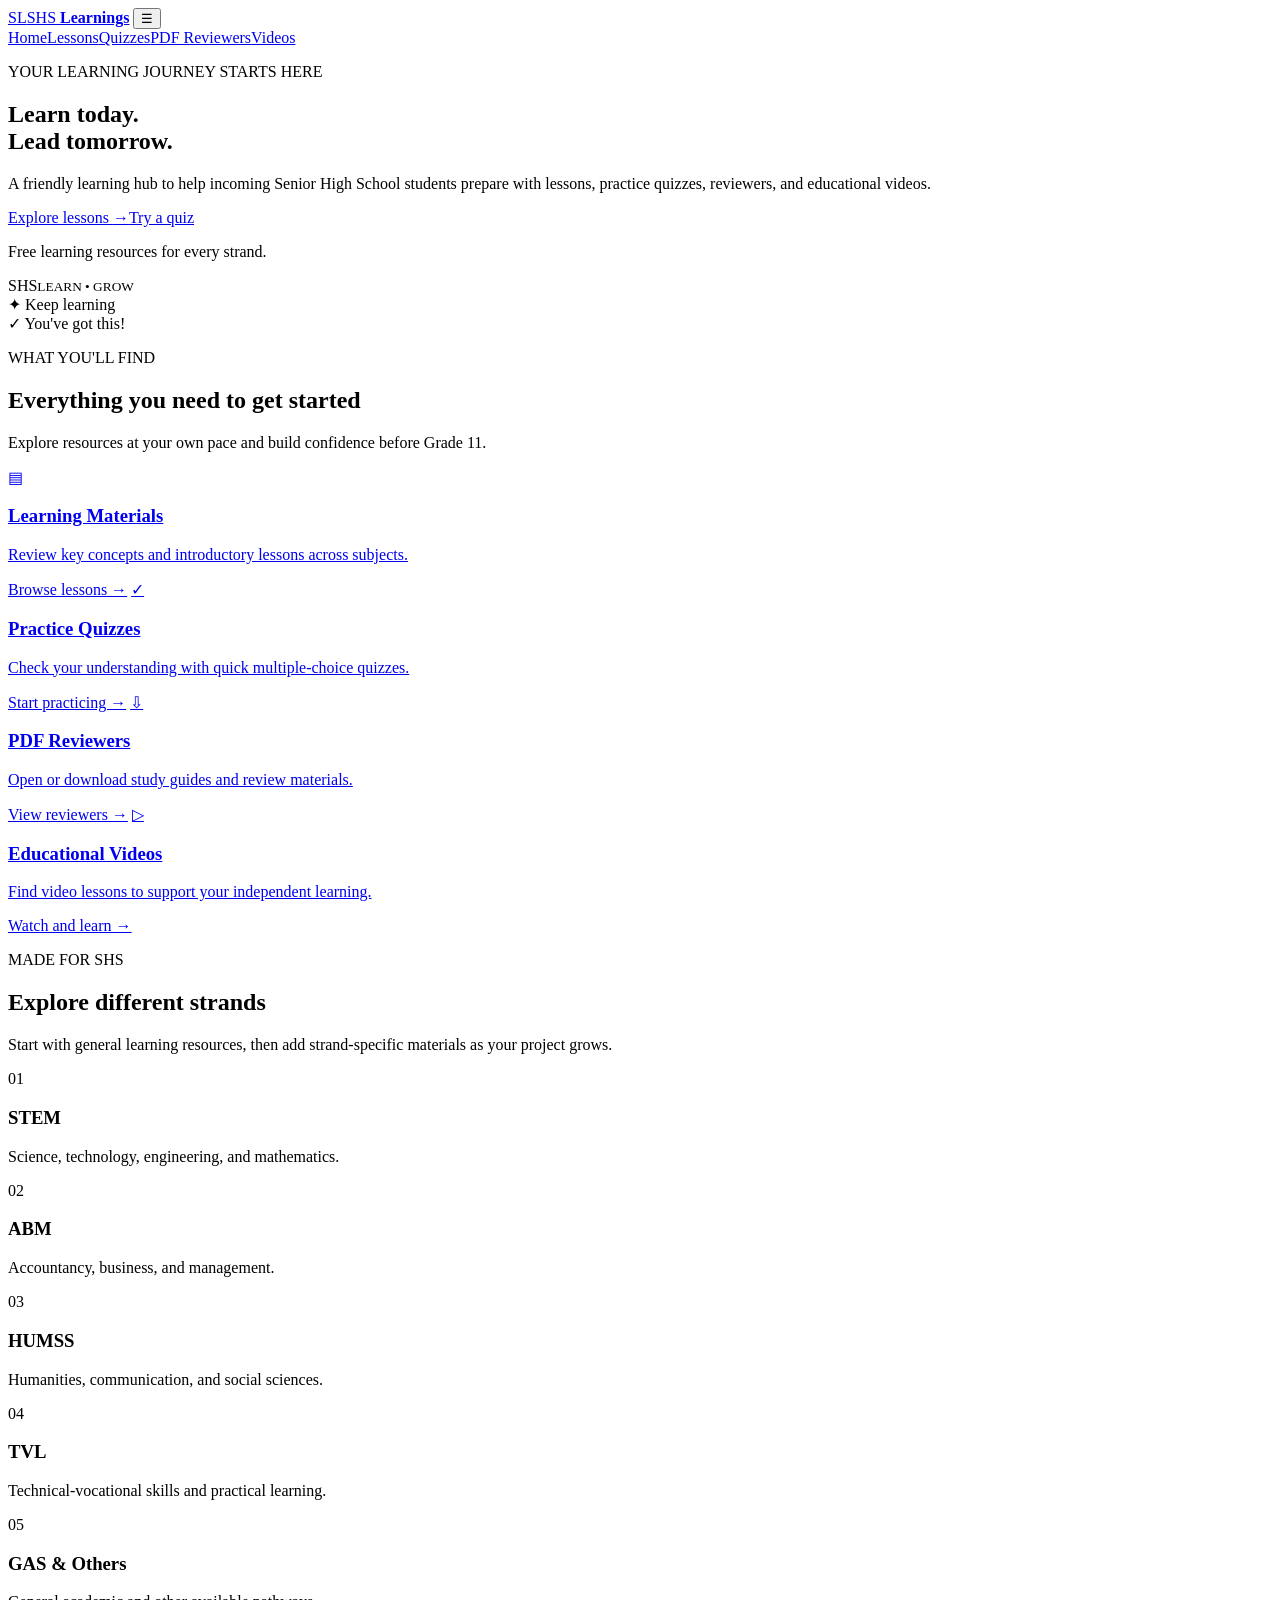
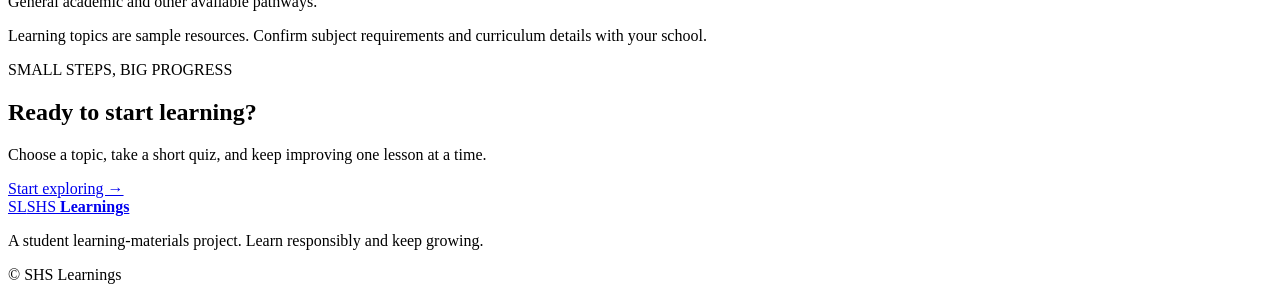
==== index.html @ 8bde7967 "Add files via upload" ====
<!DOCTYPE html>
<html lang="en">
<head>
  <meta charset="UTF-8">
  <meta name="viewport" content="width=device-width, initial-scale=1.0">
  <meta name="description" content="SHS Learnings - free learning materials for incoming Senior High School students.">
  <title>SHS Learnings | Home</title>
  <link rel="stylesheet" href="css/style.css">
  <script src="js/main.js" defer></script>
</head>
<body>
<header class="site-header">
  <a class="brand" href="index.html"><span class="brand-mark">SL</span><span>SHS <strong>Learnings</strong></span></a>
  <button class="menu-toggle" aria-label="Open navigation" aria-expanded="false">☰</button>
  <nav class="nav-links" aria-label="Main navigation">
    <a class="active" href="index.html">Home</a><a href="lessons.html">Lessons</a><a href="quizzes.html">Quizzes</a><a href="reviewers.html">PDF Reviewers</a><a href="videos.html">Videos</a>
  </nav>
</header>
<main>
  <section class="hero">
    <div class="hero-copy">
      <p class="eyebrow">YOUR LEARNING JOURNEY STARTS HERE</p>
      <h1>Learn today.<br><span>Lead tomorrow.</span></h1>
      <p class="hero-text">A friendly learning hub to help incoming Senior High School students prepare with lessons, practice quizzes, reviewers, and educational videos.</p>
      <div class="hero-actions"><a class="button primary" href="lessons.html">Explore lessons <span>→</span></a><a class="button secondary" href="quizzes.html">Try a quiz</a></div>
      <p class="small-note">Free learning resources for every strand.</p>
    </div>
    <div class="hero-art" aria-label="Learning illustration">
      <div class="art-circle"></div><div class="book book-back"></div><div class="book book-front"><span>SHS</span><small>LEARN • GROW</small></div>
      <div class="floating-card card-one">✦ <span>Keep learning</span></div><div class="floating-card card-two">✓ <span>You've got this!</span></div>
    </div>
  </section>
  <section class="section intro-section">
    <div class="section-heading"><div><p class="eyebrow">WHAT YOU'LL FIND</p><h2>Everything you need to get started</h2></div><p>Explore resources at your own pace and build confidence before Grade 11.</p></div>
    <div class="feature-grid">
      <a class="feature-card" href="lessons.html"><span class="feature-icon lavender">▤</span><h3>Learning Materials</h3><p>Review key concepts and introductory lessons across subjects.</p><span class="text-link">Browse lessons →</span></a>
      <a class="feature-card" href="quizzes.html"><span class="feature-icon mint">✓</span><h3>Practice Quizzes</h3><p>Check your understanding with quick multiple-choice quizzes.</p><span class="text-link">Start practicing →</span></a>
      <a class="feature-card" href="reviewers.html"><span class="feature-icon peach">⇩</span><h3>PDF Reviewers</h3><p>Open or download study guides and review materials.</p><span class="text-link">View reviewers →</span></a>
      <a class="feature-card" href="videos.html"><span class="feature-icon blue">▷</span><h3>Educational Videos</h3><p>Find video lessons to support your independent learning.</p><span class="text-link">Watch and learn →</span></a>
    </div>
  </section>
  <section class="section strand-section">
    <div class="section-heading"><div><p class="eyebrow">MADE FOR SHS</p><h2>Explore different strands</h2></div><p>Start with general learning resources, then add strand-specific materials as your project grows.</p></div>
    <div class="strand-grid">
      <article class="strand-card"><span>01</span><h3>STEM</h3><p>Science, technology, engineering, and mathematics.</p></article>
      <article class="strand-card"><span>02</span><h3>ABM</h3><p>Accountancy, business, and management.</p></article>
      <article class="strand-card"><span>03</span><h3>HUMSS</h3><p>Humanities, communication, and social sciences.</p></article>
      <article class="strand-card"><span>04</span><h3>TVL</h3><p>Technical-vocational skills and practical learning.</p></article>
      <article class="strand-card"><span>05</span><h3>GAS & Others</h3><p>General academic and other available pathways.</p></article>
    </div>
    <p class="disclaimer">Learning topics are sample resources. Confirm subject requirements and curriculum details with your school.</p>
  </section>
  <section class="cta-section"><div><p class="eyebrow">SMALL STEPS, BIG PROGRESS</p><h2>Ready to start learning?</h2><p>Choose a topic, take a short quiz, and keep improving one lesson at a time.</p></div><a class="button light" href="lessons.html">Start exploring →</a></section>
</main>
<footer class="site-footer"><a class="brand footer-brand" href="index.html"><span class="brand-mark">SL</span><span>SHS <strong>Learnings</strong></span></a><p>A student learning-materials project. Learn responsibly and keep growing.</p><span>© <span data-year></span> SHS Learnings</span></footer>
</body></html>
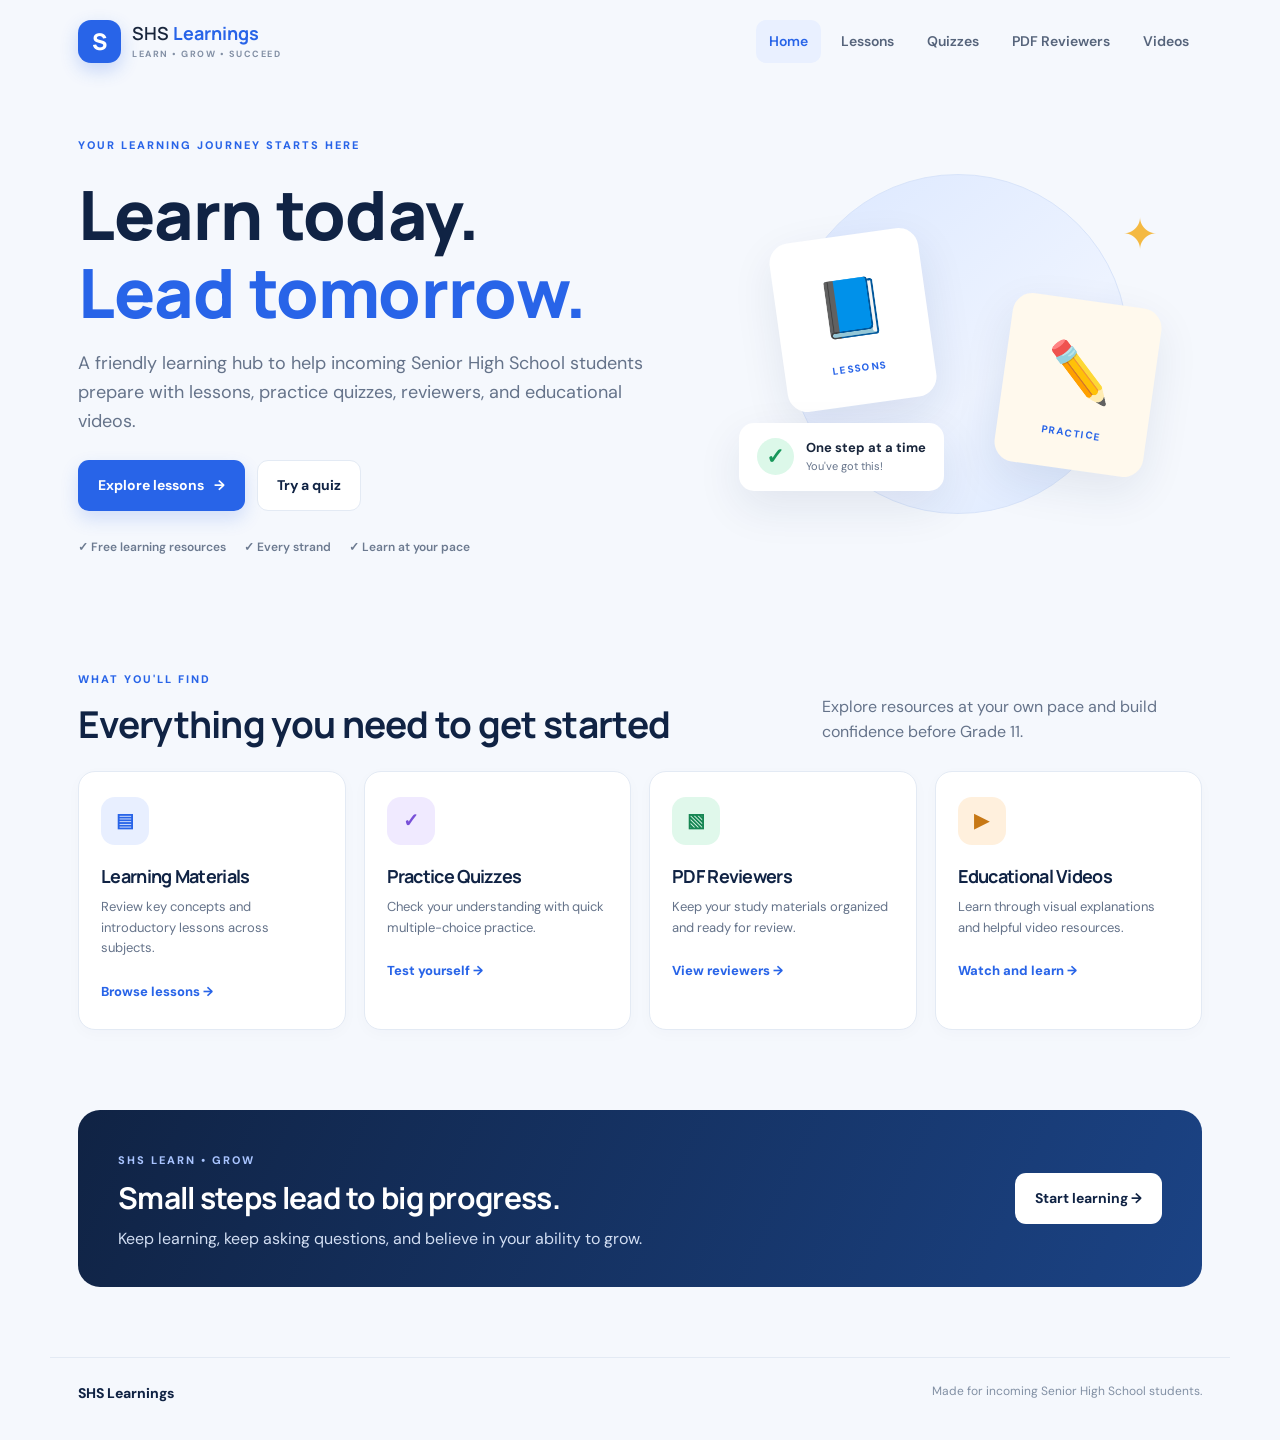
==== commit 8fcd0b4b: "Add files via upload" ====
--- a/index.html
+++ b/index.html
@@ -1,56 +1,31 @@
-<!DOCTYPE html>
+<!doctype html>
 <html lang="en">
 <head>
-  <meta charset="UTF-8">
-  <meta name="viewport" content="width=device-width, initial-scale=1.0">
-  <meta name="description" content="SHS Learnings - free learning materials for incoming Senior High School students.">
-  <title>SHS Learnings | Home</title>
-  <link rel="stylesheet" href="css/style.css">
-  <script src="js/main.js" defer></script>
+  <meta charset="utf-8"><meta name="viewport" content="width=device-width, initial-scale=1">
+  <title>SHS Learnings | Learn Today</title>
+  <link rel="stylesheet" href="style.css">
 </head>
 <body>
 <header class="site-header">
-  <a class="brand" href="index.html"><span class="brand-mark">SL</span><span>SHS <strong>Learnings</strong></span></a>
-  <button class="menu-toggle" aria-label="Open navigation" aria-expanded="false">☰</button>
-  <nav class="nav-links" aria-label="Main navigation">
-    <a class="active" href="index.html">Home</a><a href="lessons.html">Lessons</a><a href="quizzes.html">Quizzes</a><a href="reviewers.html">PDF Reviewers</a><a href="videos.html">Videos</a>
-  </nav>
+  <a class="brand" href="index.html"><span class="brand-mark">S</span><span>SHS <b>Learnings</b><small>LEARN • GROW • SUCCEED</small></span></a>
+  <button class="menu-toggle" aria-label="Toggle navigation" aria-expanded="false">☰</button>
+  <nav class="nav"><a class="active" href="index.html">Home</a><a href="lessons.html">Lessons</a><a href="quizzes.html">Quizzes</a><a href="reviewers.html">PDF Reviewers</a><a href="videos.html">Videos</a></nav>
 </header>
 <main>
   <section class="hero">
-    <div class="hero-copy">
-      <p class="eyebrow">YOUR LEARNING JOURNEY STARTS HERE</p>
-      <h1>Learn today.<br><span>Lead tomorrow.</span></h1>
-      <p class="hero-text">A friendly learning hub to help incoming Senior High School students prepare with lessons, practice quizzes, reviewers, and educational videos.</p>
-      <div class="hero-actions"><a class="button primary" href="lessons.html">Explore lessons <span>→</span></a><a class="button secondary" href="quizzes.html">Try a quiz</a></div>
-      <p class="small-note">Free learning resources for every strand.</p>
-    </div>
-    <div class="hero-art" aria-label="Learning illustration">
-      <div class="art-circle"></div><div class="book book-back"></div><div class="book book-front"><span>SHS</span><small>LEARN • GROW</small></div>
-      <div class="floating-card card-one">✦ <span>Keep learning</span></div><div class="floating-card card-two">✓ <span>You've got this!</span></div>
+    <div class="hero-copy"><span class="eyebrow">YOUR LEARNING JOURNEY STARTS HERE</span><h1>Learn today.<br><span>Lead tomorrow.</span></h1><p>A friendly learning hub to help incoming Senior High School students prepare with lessons, practice quizzes, reviewers, and educational videos.</p><div class="hero-actions"><a class="btn primary" href="lessons.html">Explore lessons <span>→</span></a><a class="btn secondary" href="quizzes.html">Try a quiz</a></div><div class="trust-line"><span>✓ Free learning resources</span><span>✓ Every strand</span><span>✓ Learn at your pace</span></div></div>
+    <div class="hero-art" aria-label="Learning illustration"><div class="art-circle"></div><div class="book book-one">📘<small>LESSONS</small></div><div class="book book-two">✏️<small>PRACTICE</small></div><div class="art-card"><span class="art-check">✓</span><div><b>One step at a time</b><small>You've got this!</small></div></div><div class="art-star">✦</div></div>
+  </section>
+  <section class="section"><div class="section-heading"><div><span class="eyebrow">WHAT YOU'LL FIND</span><h2>Everything you need to get started</h2></div><p>Explore resources at your own pace and build confidence before Grade 11.</p></div>
+    <div class="cards">
+      <a class="resource-card" href="lessons.html"><div class="card-icon blue">▤</div><h3>Learning Materials</h3><p>Review key concepts and introductory lessons across subjects.</p><span class="card-link">Browse lessons →</span></a>
+      <a class="resource-card" href="quizzes.html"><div class="card-icon purple">✓</div><h3>Practice Quizzes</h3><p>Check your understanding with quick multiple-choice practice.</p><span class="card-link">Test yourself →</span></a>
+      <a class="resource-card" href="reviewers.html"><div class="card-icon green">▧</div><h3>PDF Reviewers</h3><p>Keep your study materials organized and ready for review.</p><span class="card-link">View reviewers →</span></a>
+      <a class="resource-card" href="videos.html"><div class="card-icon orange">▶</div><h3>Educational Videos</h3><p>Learn through visual explanations and helpful video resources.</p><span class="card-link">Watch and learn →</span></a>
     </div>
   </section>
-  <section class="section intro-section">
-    <div class="section-heading"><div><p class="eyebrow">WHAT YOU'LL FIND</p><h2>Everything you need to get started</h2></div><p>Explore resources at your own pace and build confidence before Grade 11.</p></div>
-    <div class="feature-grid">
-      <a class="feature-card" href="lessons.html"><span class="feature-icon lavender">▤</span><h3>Learning Materials</h3><p>Review key concepts and introductory lessons across subjects.</p><span class="text-link">Browse lessons →</span></a>
-      <a class="feature-card" href="quizzes.html"><span class="feature-icon mint">✓</span><h3>Practice Quizzes</h3><p>Check your understanding with quick multiple-choice quizzes.</p><span class="text-link">Start practicing →</span></a>
-      <a class="feature-card" href="reviewers.html"><span class="feature-icon peach">⇩</span><h3>PDF Reviewers</h3><p>Open or download study guides and review materials.</p><span class="text-link">View reviewers →</span></a>
-      <a class="feature-card" href="videos.html"><span class="feature-icon blue">▷</span><h3>Educational Videos</h3><p>Find video lessons to support your independent learning.</p><span class="text-link">Watch and learn →</span></a>
-    </div>
-  </section>
-  <section class="section strand-section">
-    <div class="section-heading"><div><p class="eyebrow">MADE FOR SHS</p><h2>Explore different strands</h2></div><p>Start with general learning resources, then add strand-specific materials as your project grows.</p></div>
-    <div class="strand-grid">
-      <article class="strand-card"><span>01</span><h3>STEM</h3><p>Science, technology, engineering, and mathematics.</p></article>
-      <article class="strand-card"><span>02</span><h3>ABM</h3><p>Accountancy, business, and management.</p></article>
-      <article class="strand-card"><span>03</span><h3>HUMSS</h3><p>Humanities, communication, and social sciences.</p></article>
-      <article class="strand-card"><span>04</span><h3>TVL</h3><p>Technical-vocational skills and practical learning.</p></article>
-      <article class="strand-card"><span>05</span><h3>GAS & Others</h3><p>General academic and other available pathways.</p></article>
-    </div>
-    <p class="disclaimer">Learning topics are sample resources. Confirm subject requirements and curriculum details with your school.</p>
-  </section>
-  <section class="cta-section"><div><p class="eyebrow">SMALL STEPS, BIG PROGRESS</p><h2>Ready to start learning?</h2><p>Choose a topic, take a short quiz, and keep improving one lesson at a time.</p></div><a class="button light" href="lessons.html">Start exploring →</a></section>
+  <section class="cta"><div><span class="eyebrow">SHS LEARN • GROW</span><h2>Small steps lead to big progress.</h2><p>Keep learning, keep asking questions, and believe in your ability to grow.</p></div><a class="btn light" href="lessons.html">Start learning →</a></section>
 </main>
-<footer class="site-footer"><a class="brand footer-brand" href="index.html"><span class="brand-mark">SL</span><span>SHS <strong>Learnings</strong></span></a><p>A student learning-materials project. Learn responsibly and keep growing.</p><span>© <span data-year></span> SHS Learnings</span></footer>
+<footer><a class="footer-brand" href="index.html">SHS Learnings</a><span>Made for incoming Senior High School students.</span></footer>
+<script src="main.js"></script>
 </body></html>
--- a/style.css
+++ b/style.css
@@ -0,0 +1,5 @@
+@import url('https://fonts.googleapis.com/css2?family=DM+Sans:wght@400;500;600;700&family=Manrope:wght@400;500;600;700;800&display=swap');
+:root{--navy:#102344;--blue:#2864e8;--blue2:#1748bd;--ink:#18253b;--muted:#65738a;--bg:#f5f8fd;--line:#e3eaf4;--white:#fff;--shadow:0 16px 45px rgba(20,48,91,.09)}
+*{box-sizing:border-box}html{scroll-behavior:smooth}body{margin:0;background:var(--bg);color:var(--ink);font-family:'DM Sans',Arial,sans-serif;font-size:16px;line-height:1.6}a{color:inherit;text-decoration:none}.site-header{max-width:1180px;margin:auto;padding:20px 28px;display:flex;align-items:center;justify-content:space-between;gap:24px}.brand{display:flex;align-items:center;gap:11px;font-family:Manrope,sans-serif;font-size:18px;font-weight:600;line-height:1.15}.brand b{color:var(--blue)}.brand small{display:block;color:#8390a5;font:700 9px 'DM Sans',sans-serif;letter-spacing:1.5px;margin-top:5px}.brand-mark{display:grid;place-items:center;width:43px;height:43px;border-radius:13px;background:var(--blue);color:white;font-weight:800;font-size:23px;box-shadow:0 7px 18px #2864e83b}.nav{display:flex;align-items:center;gap:7px}.nav a{padding:10px 13px;border-radius:10px;color:#56647b;font-weight:600;font-size:14px}.nav a:hover,.nav a.active{background:#e9f0ff;color:var(--blue)}.menu-toggle{display:none;border:1px solid var(--line);background:white;border-radius:10px;padding:8px 12px;font-size:20px;color:var(--navy)}main{max-width:1180px;margin:auto;padding:0 28px}.hero{display:grid;grid-template-columns:1.1fr .9fr;align-items:center;gap:40px;padding-top:48px;padding-bottom:70px}.eyebrow{font-size:11px;letter-spacing:2px;font-weight:800;color:var(--blue)}h1,h2,h3{font-family:Manrope,'DM Sans',sans-serif;line-height:1.15;letter-spacing:-.7px}h1{font-size:clamp(42px,5.5vw,68px);margin:18px 0;color:var(--navy);font-weight:800}h1 span{color:var(--blue)}.hero-copy>p{font-size:18px;color:var(--muted);max-width:590px;margin:0 0 25px}.hero-actions{display:flex;gap:12px;flex-wrap:wrap}.btn{display:inline-flex;justify-content:center;align-items:center;gap:10px;padding:13px 19px;border-radius:11px;font-weight:700;font-size:14px;border:1px solid transparent;cursor:pointer;transition:transform .15s,background .15s}.btn:hover{transform:translateY(-2px)}.primary{background:var(--blue);color:white;box-shadow:0 8px 18px #2864e82c}.primary:hover{background:var(--blue2)}.secondary{border-color:var(--line);background:white;color:var(--navy)}.trust-line{display:flex;gap:18px;flex-wrap:wrap;margin-top:27px;color:#6c7a90;font-size:12px;font-weight:600}.hero-art{min-height:350px;position:relative;display:grid;place-items:center}.art-circle{position:absolute;width:min(340px,85%);aspect-ratio:1;border-radius:50%;background:linear-gradient(140deg,#dce8ff,#edf3ff 60%,#d9e7ff);border:1px solid #d8e4fa}.book{position:absolute;display:flex;flex-direction:column;align-items:center;justify-content:center;width:150px;height:170px;border-radius:20px;background:white;box-shadow:var(--shadow);font-size:55px;transform:rotate(-8deg);z-index:1}.book small{font-size:10px;font-weight:800;letter-spacing:1.5px;color:var(--blue);margin-top:10px}.book-one{left:13%;top:19%}.book-two{right:10%;bottom:14%;transform:rotate(8deg);background:#fff9ed}.art-card{position:absolute;z-index:2;left:5%;bottom:8%;display:flex;gap:12px;align-items:center;padding:15px 18px;border-radius:15px;background:white;box-shadow:var(--shadow)}.art-check{display:grid;place-items:center;background:#dcf8e9;color:#17975a;border-radius:50%;width:37px;height:37px;font-size:22px;font-weight:800}.art-card b,.art-card small{display:block}.art-card b{font-size:13px}.art-card small{color:var(--muted);font-size:11px}.art-star{position:absolute;right:9%;top:9%;color:#f4b942;font-size:43px}.section{padding:38px 0 80px}.section-heading{display:flex;justify-content:space-between;align-items:end;gap:35px;margin-bottom:26px}.section-heading h2,.cta h2{font-size:clamp(26px,3vw,37px);color:var(--navy);margin:12px 0 0}.section-heading>p{max-width:380px;color:var(--muted);margin:0}.cards{display:grid;grid-template-columns:repeat(4,minmax(0,1fr));gap:18px}.resource-card{display:block;padding:25px 22px;border:1px solid var(--line);background:white;border-radius:17px;box-shadow:0 4px 15px #19385c06;transition:transform .2s,box-shadow .2s}.resource-card:hover{transform:translateY(-4px);box-shadow:var(--shadow)}.card-icon{display:grid;place-items:center;width:48px;height:48px;border-radius:14px;font-weight:800;font-size:19px;margin-bottom:21px}.blue{background:#e8efff;color:#2864e8}.purple{background:#f0eaff;color:#7850d8}.green{background:#e0f8eb;color:#168653}.orange{background:#fff0dd;color:#c77815}.resource-card h3{font-size:18px;margin:0 0 10px;color:var(--navy)}.resource-card p{font-size:13px;color:var(--muted);margin:0 0 19px}.card-link{color:var(--blue);font-size:13px;font-weight:800}.cta{display:flex;justify-content:space-between;align-items:center;gap:24px;margin:0 0 70px;padding:36px 40px;border-radius:22px;background:linear-gradient(115deg,#102344,#1b4385);color:white}.cta .eyebrow{color:#a9c4ff}.cta h2{color:white;margin:10px 0;font-size:30px}.cta p{margin:0;color:#d2def3}.light{background:white;color:var(--navy);white-space:nowrap}footer{border-top:1px solid var(--line);max-width:1180px;margin:auto;padding:24px 28px 35px;display:flex;justify-content:space-between;gap:20px;color:#8290a4;font-size:12px}.footer-brand{font-weight:800;color:var(--navy);font-size:14px}.page-main{padding-top:55px;padding-bottom:75px;min-height:70vh}.page-main h1{font-size:clamp(36px,5vw,54px);margin:14px 0}.page-intro{color:var(--muted);font-size:17px;max-width:680px;margin:0 0 30px}.page-main .cards{margin-top:28px;grid-template-columns:repeat(3,minmax(0,1fr))}.tag{display:inline-block;border-radius:30px;padding:5px 10px;background:#eef3fb;color:#60708b;font-size:11px;font-weight:800}.notice{max-width:760px;padding:22px 24px;border:1px solid #dce7fa;border-radius:15px;background:#edf4ff}.notice b{color:var(--navy)}.notice p{margin:6px 0 0;color:var(--muted);font-size:14px}.back-btn{margin-top:28px}.quiz-box{max-width:700px;padding:28px;background:white;border:1px solid var(--line);border-radius:18px;box-shadow:var(--shadow)}.quiz-top{display:flex;justify-content:space-between;align-items:center;color:var(--muted);font-size:12px}.quiz-box h2{font-size:23px;color:var(--navy);margin:25px 0 18px}.answers{display:grid;gap:10px}.answer{border:1px solid var(--line);border-radius:11px;padding:13px 15px;text-align:left;background:white;color:var(--ink);font:600 14px 'DM Sans',sans-serif;cursor:pointer}.answer:hover{border-color:var(--blue)}.answer.selected{border-color:var(--blue);background:#edf3ff}.answer.correct{border-color:#26a269;background:#e7f8ef}.answer.wrong{border-color:#dc6666;background:#fff0f0}.feedback{min-height:24px;font-weight:700;font-size:13px}.quiz-box .btn:disabled{opacity:.45;cursor:not-allowed}code{background:#edf1f7;border-radius:4px;padding:2px 5px}
+@media(max-width:900px){.site-header{padding:17px 22px}.nav{gap:0}.nav a{padding:9px 8px;font-size:12px}.hero{gap:15px}.cards{grid-template-columns:repeat(2,minmax(0,1fr))}.section-heading{align-items:start;flex-direction:column;gap:12px}.hero-art{min-height:310px}.book{width:125px;height:145px}.page-main .cards{grid-template-columns:repeat(2,minmax(0,1fr))}}
+@media(max-width:640px){body{font-size:15px}.site-header{padding:14px 18px;flex-wrap:wrap}.brand{font-size:16px}.brand-mark{width:39px;height:39px}.menu-toggle{display:block}.nav{display:none;order:3;width:100%;flex-direction:column;align-items:stretch;padding:8px;background:white;border:1px solid var(--line);border-radius:13px}.nav.open{display:flex}.nav a{font-size:14px;padding:11px 13px}.nav a.active{background:#e9f0ff}main{padding:0 18px}.hero{grid-template-columns:1fr;padding-top:38px;padding-bottom:42px;gap:14px}.hero-copy>p{font-size:16px}.hero-art{min-height:280px;max-width:420px;width:100%;margin:auto}.art-circle{width:260px}.book{width:112px;height:125px;font-size:42px}.book-one{left:12%;top:17%}.book-two{right:8%;bottom:13%}.art-card{left:0;bottom:5%;padding:11px 13px}.trust-line{gap:10px}.section{padding:24px 0 45px}.section-heading h2{font-size:28px}.cards,.page-main .cards{grid-template-columns:1fr;gap:13px}.resource-card{padding:21px}.card-icon{margin-bottom:14px}.cta{margin-bottom:40px;padding:27px 23px;align-items:flex-start;flex-direction:column}.cta h2{font-size:25px}.cta .btn{width:100%}footer{padding:20px 18px 28px;flex-direction:column;gap:5px}.page-main{padding-top:38px;padding-bottom:48px}.page-main h1{font-size:37px}.page-intro{font-size:15px}.quiz-box{padding:19px}.quiz-box h2{font-size:20px}}
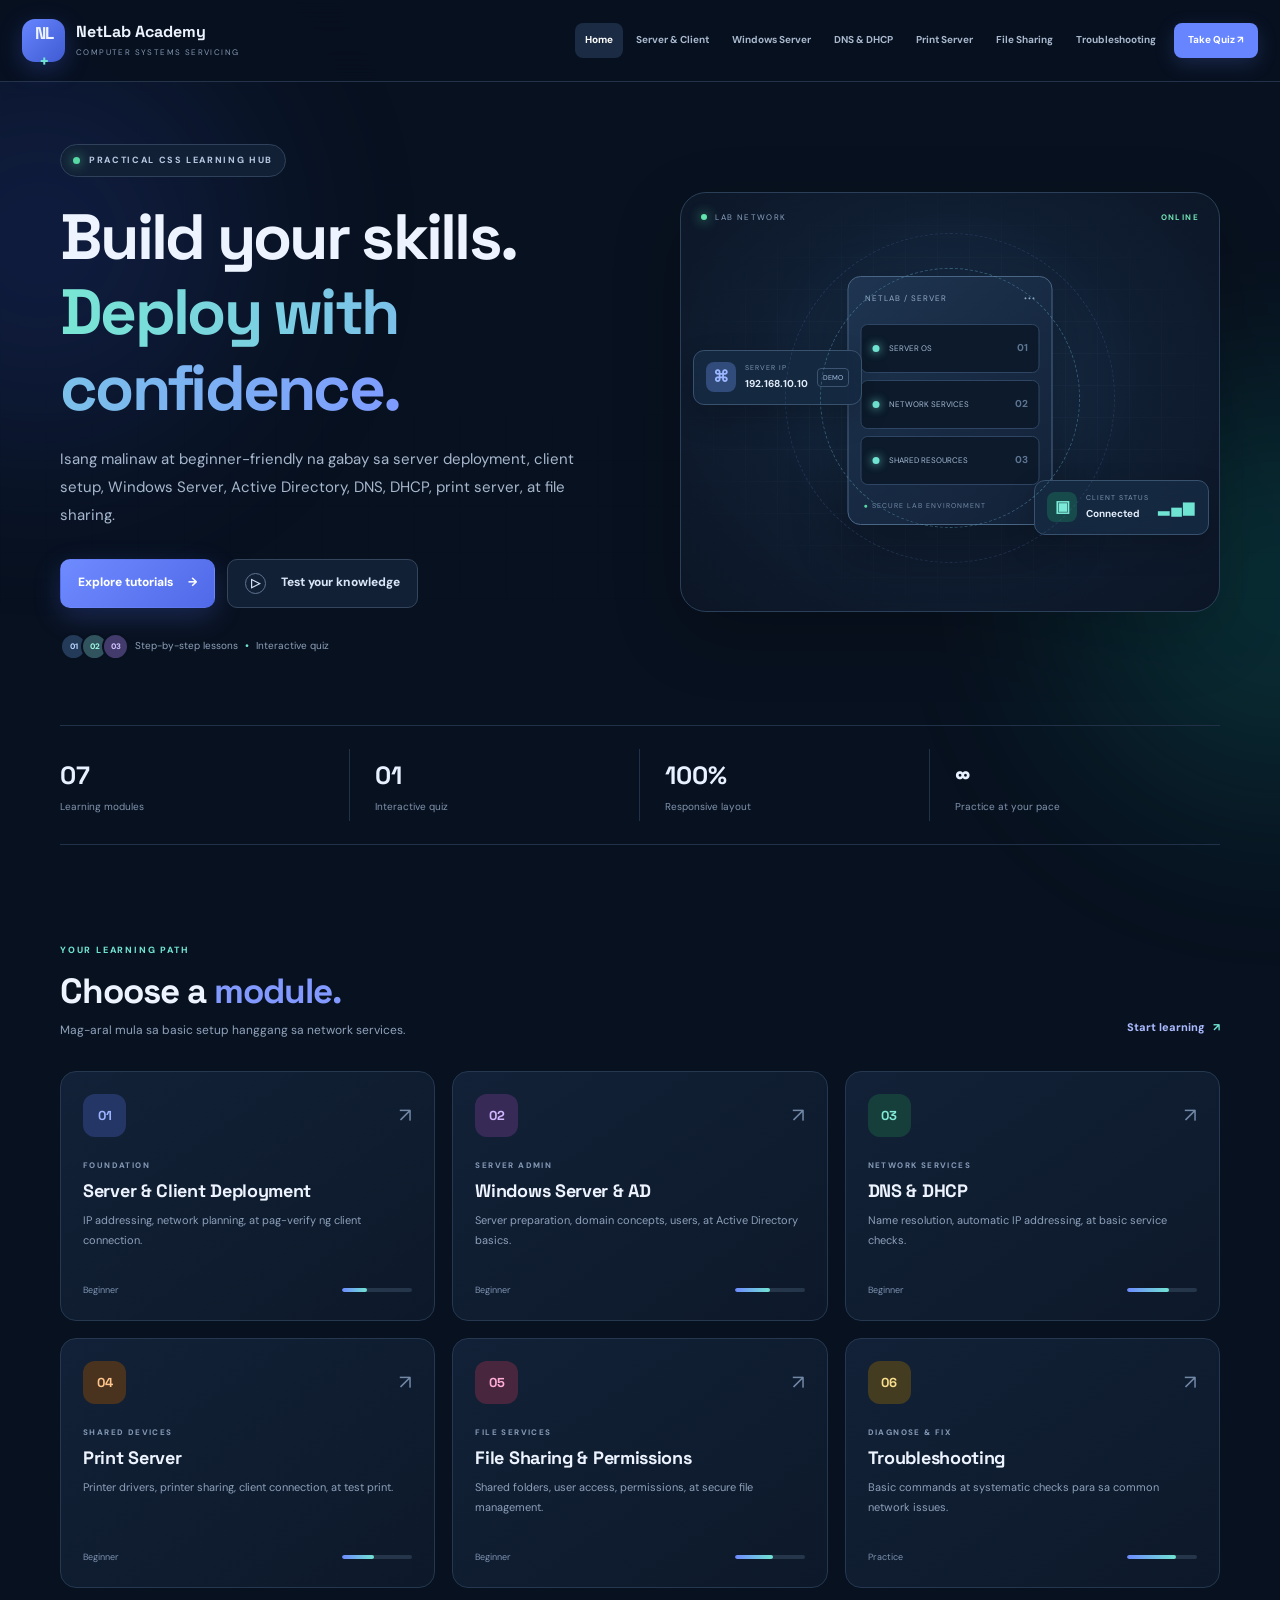
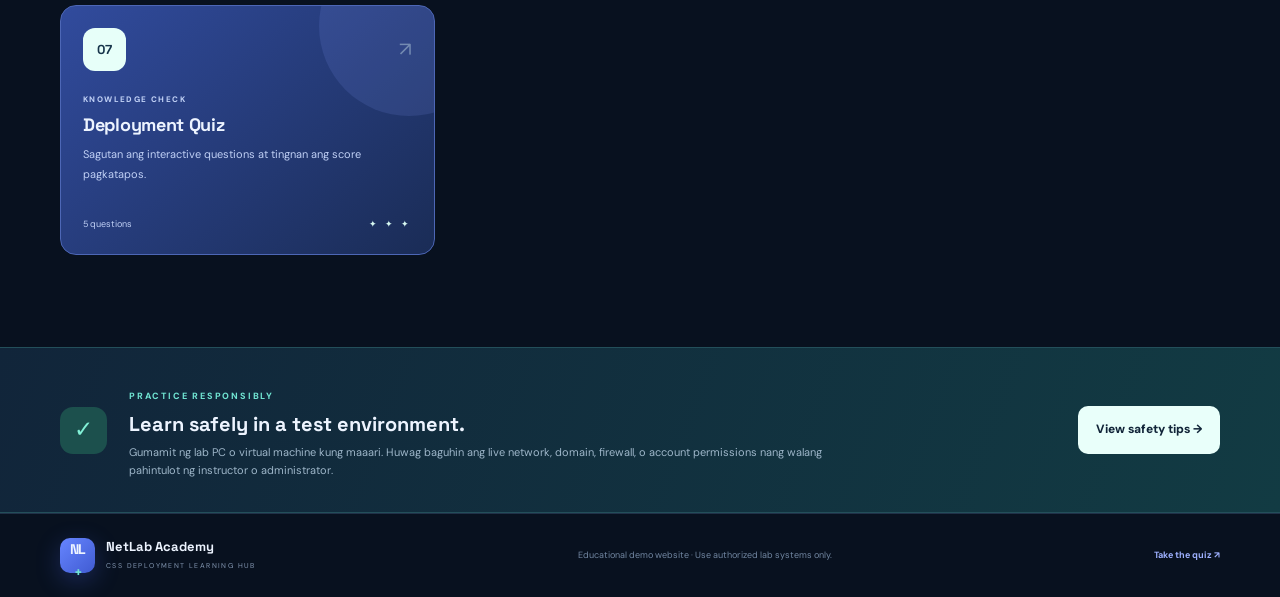
==== commit 750d9f60: "Add files via upload" ====
--- a/index.html
+++ b/index.html
@@ -1,31 +1,21 @@
-<!doctype html>
-<html lang="en">
-<head>
-  <meta charset="utf-8"><meta name="viewport" content="width=device-width, initial-scale=1">
-  <title>SHS Learnings | Learn Today</title>
-  <link rel="stylesheet" href="style.css">
-</head>
+<!DOCTYPE html>
+<html lang="tl"><head><meta charset="UTF-8"><meta name="viewport" content="width=device-width, initial-scale=1.0"><meta name="description" content="CSS deployment tutorials for Windows Server, client computers, Active Directory, DNS, DHCP, print server, file sharing, and troubleshooting."><title>NetLab Academy | CSS Deployment</title><link rel="stylesheet" href="style.css"></head>
 <body>
-<header class="site-header">
-  <a class="brand" href="index.html"><span class="brand-mark">S</span><span>SHS <b>Learnings</b><small>LEARN • GROW • SUCCEED</small></span></a>
-  <button class="menu-toggle" aria-label="Toggle navigation" aria-expanded="false">☰</button>
-  <nav class="nav"><a class="active" href="index.html">Home</a><a href="lessons.html">Lessons</a><a href="quizzes.html">Quizzes</a><a href="reviewers.html">PDF Reviewers</a><a href="videos.html">Videos</a></nav>
-</header>
+<div class="ambient ambient-one"></div><div class="ambient ambient-two"></div>
+<header class="topbar"><a class="brand" href="index.html"><span class="brand-mark">NL<span>+</span></span><span><b>NetLab Academy</b><small>COMPUTER SYSTEMS SERVICING</small></span></a><button class="menu-toggle" id="menuBtn" aria-label="Open menu">☰</button><nav id="nav"><a class="active" href="index.html">Home</a><a href="server-client.html">Server & Client</a><a href="windows-server.html">Windows Server</a><a href="network-services.html">DNS & DHCP</a><a href="print-server.html">Print Server</a><a href="file-sharing.html">File Sharing</a><a href="troubleshooting.html">Troubleshooting</a><a class="nav-quiz" href="quiz.html">Take Quiz ↗</a></nav></header>
 <main>
-  <section class="hero">
-    <div class="hero-copy"><span class="eyebrow">YOUR LEARNING JOURNEY STARTS HERE</span><h1>Learn today.<br><span>Lead tomorrow.</span></h1><p>A friendly learning hub to help incoming Senior High School students prepare with lessons, practice quizzes, reviewers, and educational videos.</p><div class="hero-actions"><a class="btn primary" href="lessons.html">Explore lessons <span>→</span></a><a class="btn secondary" href="quizzes.html">Try a quiz</a></div><div class="trust-line"><span>✓ Free learning resources</span><span>✓ Every strand</span><span>✓ Learn at your pace</span></div></div>
-    <div class="hero-art" aria-label="Learning illustration"><div class="art-circle"></div><div class="book book-one">📘<small>LESSONS</small></div><div class="book book-two">✏️<small>PRACTICE</small></div><div class="art-card"><span class="art-check">✓</span><div><b>One step at a time</b><small>You've got this!</small></div></div><div class="art-star">✦</div></div>
-  </section>
-  <section class="section"><div class="section-heading"><div><span class="eyebrow">WHAT YOU'LL FIND</span><h2>Everything you need to get started</h2></div><p>Explore resources at your own pace and build confidence before Grade 11.</p></div>
-    <div class="cards">
-      <a class="resource-card" href="lessons.html"><div class="card-icon blue">▤</div><h3>Learning Materials</h3><p>Review key concepts and introductory lessons across subjects.</p><span class="card-link">Browse lessons →</span></a>
-      <a class="resource-card" href="quizzes.html"><div class="card-icon purple">✓</div><h3>Practice Quizzes</h3><p>Check your understanding with quick multiple-choice practice.</p><span class="card-link">Test yourself →</span></a>
-      <a class="resource-card" href="reviewers.html"><div class="card-icon green">▧</div><h3>PDF Reviewers</h3><p>Keep your study materials organized and ready for review.</p><span class="card-link">View reviewers →</span></a>
-      <a class="resource-card" href="videos.html"><div class="card-icon orange">▶</div><h3>Educational Videos</h3><p>Learn through visual explanations and helpful video resources.</p><span class="card-link">Watch and learn →</span></a>
-    </div>
-  </section>
-  <section class="cta"><div><span class="eyebrow">SHS LEARN • GROW</span><h2>Small steps lead to big progress.</h2><p>Keep learning, keep asking questions, and believe in your ability to grow.</p></div><a class="btn light" href="lessons.html">Start learning →</a></section>
-</main>
-<footer><a class="footer-brand" href="index.html">SHS Learnings</a><span>Made for incoming Senior High School students.</span></footer>
-<script src="main.js"></script>
-</body></html>+<section class="hero wrap"><div class="hero-content"><div class="pill"><span class="pulse"></span> PRACTICAL CSS LEARNING HUB</div><h1>Build your skills.<br><span>Deploy with confidence.</span></h1><p class="hero-lead">Isang malinaw at beginner-friendly na gabay sa server deployment, client setup, Windows Server, Active Directory, DNS, DHCP, print server, at file sharing.</p><div class="hero-actions"><a class="btn btn-primary" href="server-client.html">Explore tutorials <span>→</span></a><a class="btn btn-ghost" href="quiz.html"><span class="play">▷</span> Test your knowledge</a></div><div class="hero-proof"><div class="avatar-stack"><span>01</span><span>02</span><span>03</span></div><span>Step-by-step lessons <b>•</b> Interactive quiz</span></div></div>
+<div class="hero-visual"><div class="visual-grid"></div><div class="visual-label label-top"><span class="dot green"></span> LAB NETWORK <b>ONLINE</b></div><div class="server-tower"><div class="tower-top"><span>NETLAB / SERVER</span><span>•••</span></div><div class="tower-slot"><i></i><span>SERVER OS</span><b>01</b></div><div class="tower-slot"><i></i><span>NETWORK SERVICES</span><b>02</b></div><div class="tower-slot"><i></i><span>SHARED RESOURCES</span><b>03</b></div><div class="tower-foot"><span>●</span> SECURE LAB ENVIRONMENT</div></div><div class="floating-card card-ip"><span class="mini-icon">⌘</span><div><small>SERVER IP</small><b>192.168.10.10</b></div><span class="status-tag">DEMO</span></div><div class="floating-card card-client"><span class="mini-icon cyan">▣</span><div><small>CLIENT STATUS</small><b>Connected</b></div><span class="signal">▂▄▆</span></div><div class="connection connection-a"></div><div class="connection connection-b"></div></div></section>
+<section class="stats wrap"><div><strong>07</strong><span>Learning modules</span></div><div><strong>01</strong><span>Interactive quiz</span></div><div><strong>100%</strong><span>Responsive layout</span></div><div><strong>∞</strong><span>Practice at your pace</span></div></section>
+<section class="section wrap"><div class="section-head"><div><span class="kicker">YOUR LEARNING PATH</span><h2>Choose a <span>module.</span></h2><p>Mag-aral mula sa basic setup hanggang sa network services.</p></div><a class="text-link" href="server-client.html">Start learning <span>↗</span></a></div>
+<div class="module-grid">
+<a class="module-card" href="server-client.html"><div class="module-top"><span class="module-icon blue">01</span><span class="arrow">↗</span></div><span class="module-type">FOUNDATION</span><h3>Server & Client Deployment</h3><p>IP addressing, network planning, at pag-verify ng client connection.</p><div class="module-bottom"><span>Beginner</span><span class="progress-line"><i style="width:35%"></i></span></div></a>
+<a class="module-card" href="windows-server.html"><div class="module-top"><span class="module-icon violet">02</span><span class="arrow">↗</span></div><span class="module-type">SERVER ADMIN</span><h3>Windows Server & AD</h3><p>Server preparation, domain concepts, users, at Active Directory basics.</p><div class="module-bottom"><span>Beginner</span><span class="progress-line"><i style="width:50%"></i></span></div></a>
+<a class="module-card" href="network-services.html"><div class="module-top"><span class="module-icon mint">03</span><span class="arrow">↗</span></div><span class="module-type">NETWORK SERVICES</span><h3>DNS & DHCP</h3><p>Name resolution, automatic IP addressing, at basic service checks.</p><div class="module-bottom"><span>Beginner</span><span class="progress-line"><i style="width:60%"></i></span></div></a>
+<a class="module-card" href="print-server.html"><div class="module-top"><span class="module-icon orange">04</span><span class="arrow">↗</span></div><span class="module-type">SHARED DEVICES</span><h3>Print Server</h3><p>Printer drivers, printer sharing, client connection, at test print.</p><div class="module-bottom"><span>Beginner</span><span class="progress-line"><i style="width:45%"></i></span></div></a>
+<a class="module-card" href="file-sharing.html"><div class="module-top"><span class="module-icon pink">05</span><span class="arrow">↗</span></div><span class="module-type">FILE SERVICES</span><h3>File Sharing & Permissions</h3><p>Shared folders, user access, permissions, at secure file management.</p><div class="module-bottom"><span>Beginner</span><span class="progress-line"><i style="width:55%"></i></span></div></a>
+<a class="module-card" href="troubleshooting.html"><div class="module-top"><span class="module-icon gold">06</span><span class="arrow">↗</span></div><span class="module-type">DIAGNOSE & FIX</span><h3>Troubleshooting</h3><p>Basic commands at systematic checks para sa common network issues.</p><div class="module-bottom"><span>Practice</span><span class="progress-line"><i style="width:70%"></i></span></div></a>
+<a class="module-card featured-card" href="quiz.html"><div class="module-top"><span class="module-icon white">07</span><span class="arrow">↗</span></div><span class="module-type">KNOWLEDGE CHECK</span><h3>Deployment Quiz</h3><p>Sagutan ang interactive questions at tingnan ang score pagkatapos.</p><div class="module-bottom"><span>5 questions</span><span class="quiz-stars">✦ ✦ ✦</span></div></a>
+</div></section>
+<section class="safety-band"><div class="wrap safety-inner"><div class="safety-symbol">✓</div><div><span class="kicker">PRACTICE RESPONSIBLY</span><h2>Learn safely in a test environment.</h2><p>Gumamit ng lab PC o virtual machine kung maaari. Huwag baguhin ang live network, domain, firewall, o account permissions nang walang pahintulot ng instructor o administrator.</p></div><a class="btn btn-light" href="troubleshooting.html">View safety tips →</a></div></section>
+</main><footer class="footer"><a class="brand footer-brand" href="index.html"><span class="brand-mark">NL<span>+</span></span><span><b>NetLab Academy</b><small>CSS DEPLOYMENT LEARNING HUB</small></span></a><span>Educational demo website · Use authorized lab systems only.</span><a href="quiz.html">Take the quiz ↗</a></footer><script src="script.js"></script></body></html>
--- a/style.css
+++ b/style.css
@@ -1,5 +1,7 @@
-@import url('https://fonts.googleapis.com/css2?family=DM+Sans:wght@400;500;600;700&family=Manrope:wght@400;500;600;700;800&display=swap');
-:root{--navy:#102344;--blue:#2864e8;--blue2:#1748bd;--ink:#18253b;--muted:#65738a;--bg:#f5f8fd;--line:#e3eaf4;--white:#fff;--shadow:0 16px 45px rgba(20,48,91,.09)}
-*{box-sizing:border-box}html{scroll-behavior:smooth}body{margin:0;background:var(--bg);color:var(--ink);font-family:'DM Sans',Arial,sans-serif;font-size:16px;line-height:1.6}a{color:inherit;text-decoration:none}.site-header{max-width:1180px;margin:auto;padding:20px 28px;display:flex;align-items:center;justify-content:space-between;gap:24px}.brand{display:flex;align-items:center;gap:11px;font-family:Manrope,sans-serif;font-size:18px;font-weight:600;line-height:1.15}.brand b{color:var(--blue)}.brand small{display:block;color:#8390a5;font:700 9px 'DM Sans',sans-serif;letter-spacing:1.5px;margin-top:5px}.brand-mark{display:grid;place-items:center;width:43px;height:43px;border-radius:13px;background:var(--blue);color:white;font-weight:800;font-size:23px;box-shadow:0 7px 18px #2864e83b}.nav{display:flex;align-items:center;gap:7px}.nav a{padding:10px 13px;border-radius:10px;color:#56647b;font-weight:600;font-size:14px}.nav a:hover,.nav a.active{background:#e9f0ff;color:var(--blue)}.menu-toggle{display:none;border:1px solid var(--line);background:white;border-radius:10px;padding:8px 12px;font-size:20px;color:var(--navy)}main{max-width:1180px;margin:auto;padding:0 28px}.hero{display:grid;grid-template-columns:1.1fr .9fr;align-items:center;gap:40px;padding-top:48px;padding-bottom:70px}.eyebrow{font-size:11px;letter-spacing:2px;font-weight:800;color:var(--blue)}h1,h2,h3{font-family:Manrope,'DM Sans',sans-serif;line-height:1.15;letter-spacing:-.7px}h1{font-size:clamp(42px,5.5vw,68px);margin:18px 0;color:var(--navy);font-weight:800}h1 span{color:var(--blue)}.hero-copy>p{font-size:18px;color:var(--muted);max-width:590px;margin:0 0 25px}.hero-actions{display:flex;gap:12px;flex-wrap:wrap}.btn{display:inline-flex;justify-content:center;align-items:center;gap:10px;padding:13px 19px;border-radius:11px;font-weight:700;font-size:14px;border:1px solid transparent;cursor:pointer;transition:transform .15s,background .15s}.btn:hover{transform:translateY(-2px)}.primary{background:var(--blue);color:white;box-shadow:0 8px 18px #2864e82c}.primary:hover{background:var(--blue2)}.secondary{border-color:var(--line);background:white;color:var(--navy)}.trust-line{display:flex;gap:18px;flex-wrap:wrap;margin-top:27px;color:#6c7a90;font-size:12px;font-weight:600}.hero-art{min-height:350px;position:relative;display:grid;place-items:center}.art-circle{position:absolute;width:min(340px,85%);aspect-ratio:1;border-radius:50%;background:linear-gradient(140deg,#dce8ff,#edf3ff 60%,#d9e7ff);border:1px solid #d8e4fa}.book{position:absolute;display:flex;flex-direction:column;align-items:center;justify-content:center;width:150px;height:170px;border-radius:20px;background:white;box-shadow:var(--shadow);font-size:55px;transform:rotate(-8deg);z-index:1}.book small{font-size:10px;font-weight:800;letter-spacing:1.5px;color:var(--blue);margin-top:10px}.book-one{left:13%;top:19%}.book-two{right:10%;bottom:14%;transform:rotate(8deg);background:#fff9ed}.art-card{position:absolute;z-index:2;left:5%;bottom:8%;display:flex;gap:12px;align-items:center;padding:15px 18px;border-radius:15px;background:white;box-shadow:var(--shadow)}.art-check{display:grid;place-items:center;background:#dcf8e9;color:#17975a;border-radius:50%;width:37px;height:37px;font-size:22px;font-weight:800}.art-card b,.art-card small{display:block}.art-card b{font-size:13px}.art-card small{color:var(--muted);font-size:11px}.art-star{position:absolute;right:9%;top:9%;color:#f4b942;font-size:43px}.section{padding:38px 0 80px}.section-heading{display:flex;justify-content:space-between;align-items:end;gap:35px;margin-bottom:26px}.section-heading h2,.cta h2{font-size:clamp(26px,3vw,37px);color:var(--navy);margin:12px 0 0}.section-heading>p{max-width:380px;color:var(--muted);margin:0}.cards{display:grid;grid-template-columns:repeat(4,minmax(0,1fr));gap:18px}.resource-card{display:block;padding:25px 22px;border:1px solid var(--line);background:white;border-radius:17px;box-shadow:0 4px 15px #19385c06;transition:transform .2s,box-shadow .2s}.resource-card:hover{transform:translateY(-4px);box-shadow:var(--shadow)}.card-icon{display:grid;place-items:center;width:48px;height:48px;border-radius:14px;font-weight:800;font-size:19px;margin-bottom:21px}.blue{background:#e8efff;color:#2864e8}.purple{background:#f0eaff;color:#7850d8}.green{background:#e0f8eb;color:#168653}.orange{background:#fff0dd;color:#c77815}.resource-card h3{font-size:18px;margin:0 0 10px;color:var(--navy)}.resource-card p{font-size:13px;color:var(--muted);margin:0 0 19px}.card-link{color:var(--blue);font-size:13px;font-weight:800}.cta{display:flex;justify-content:space-between;align-items:center;gap:24px;margin:0 0 70px;padding:36px 40px;border-radius:22px;background:linear-gradient(115deg,#102344,#1b4385);color:white}.cta .eyebrow{color:#a9c4ff}.cta h2{color:white;margin:10px 0;font-size:30px}.cta p{margin:0;color:#d2def3}.light{background:white;color:var(--navy);white-space:nowrap}footer{border-top:1px solid var(--line);max-width:1180px;margin:auto;padding:24px 28px 35px;display:flex;justify-content:space-between;gap:20px;color:#8290a4;font-size:12px}.footer-brand{font-weight:800;color:var(--navy);font-size:14px}.page-main{padding-top:55px;padding-bottom:75px;min-height:70vh}.page-main h1{font-size:clamp(36px,5vw,54px);margin:14px 0}.page-intro{color:var(--muted);font-size:17px;max-width:680px;margin:0 0 30px}.page-main .cards{margin-top:28px;grid-template-columns:repeat(3,minmax(0,1fr))}.tag{display:inline-block;border-radius:30px;padding:5px 10px;background:#eef3fb;color:#60708b;font-size:11px;font-weight:800}.notice{max-width:760px;padding:22px 24px;border:1px solid #dce7fa;border-radius:15px;background:#edf4ff}.notice b{color:var(--navy)}.notice p{margin:6px 0 0;color:var(--muted);font-size:14px}.back-btn{margin-top:28px}.quiz-box{max-width:700px;padding:28px;background:white;border:1px solid var(--line);border-radius:18px;box-shadow:var(--shadow)}.quiz-top{display:flex;justify-content:space-between;align-items:center;color:var(--muted);font-size:12px}.quiz-box h2{font-size:23px;color:var(--navy);margin:25px 0 18px}.answers{display:grid;gap:10px}.answer{border:1px solid var(--line);border-radius:11px;padding:13px 15px;text-align:left;background:white;color:var(--ink);font:600 14px 'DM Sans',sans-serif;cursor:pointer}.answer:hover{border-color:var(--blue)}.answer.selected{border-color:var(--blue);background:#edf3ff}.answer.correct{border-color:#26a269;background:#e7f8ef}.answer.wrong{border-color:#dc6666;background:#fff0f0}.feedback{min-height:24px;font-weight:700;font-size:13px}.quiz-box .btn:disabled{opacity:.45;cursor:not-allowed}code{background:#edf1f7;border-radius:4px;padding:2px 5px}
-@media(max-width:900px){.site-header{padding:17px 22px}.nav{gap:0}.nav a{padding:9px 8px;font-size:12px}.hero{gap:15px}.cards{grid-template-columns:repeat(2,minmax(0,1fr))}.section-heading{align-items:start;flex-direction:column;gap:12px}.hero-art{min-height:310px}.book{width:125px;height:145px}.page-main .cards{grid-template-columns:repeat(2,minmax(0,1fr))}}
-@media(max-width:640px){body{font-size:15px}.site-header{padding:14px 18px;flex-wrap:wrap}.brand{font-size:16px}.brand-mark{width:39px;height:39px}.menu-toggle{display:block}.nav{display:none;order:3;width:100%;flex-direction:column;align-items:stretch;padding:8px;background:white;border:1px solid var(--line);border-radius:13px}.nav.open{display:flex}.nav a{font-size:14px;padding:11px 13px}.nav a.active{background:#e9f0ff}main{padding:0 18px}.hero{grid-template-columns:1fr;padding-top:38px;padding-bottom:42px;gap:14px}.hero-copy>p{font-size:16px}.hero-art{min-height:280px;max-width:420px;width:100%;margin:auto}.art-circle{width:260px}.book{width:112px;height:125px;font-size:42px}.book-one{left:12%;top:17%}.book-two{right:8%;bottom:13%}.art-card{left:0;bottom:5%;padding:11px 13px}.trust-line{gap:10px}.section{padding:24px 0 45px}.section-heading h2{font-size:28px}.cards,.page-main .cards{grid-template-columns:1fr;gap:13px}.resource-card{padding:21px}.card-icon{margin-bottom:14px}.cta{margin-bottom:40px;padding:27px 23px;align-items:flex-start;flex-direction:column}.cta h2{font-size:25px}.cta .btn{width:100%}footer{padding:20px 18px 28px;flex-direction:column;gap:5px}.page-main{padding-top:38px;padding-bottom:48px}.page-main h1{font-size:37px}.page-intro{font-size:15px}.quiz-box{padding:19px}.quiz-box h2{font-size:20px}}
+@import url('https://fonts.googleapis.com/css2?family=DM+Sans:wght@400;500;600;700&family=Space+Grotesk:wght@400;500;600;700&display=swap');
+:root{--bg:#08111f;--panel:#101d30;--panel2:#14243a;--text:#edf4ff;--muted:#9baec5;--line:#25364d;--blue:#6685ff;--cyan:#70e4d2;--green:#57d9a5;--shadow:0 22px 70px #0003}
+*{box-sizing:border-box}html{scroll-behavior:smooth;scroll-padding-top:110px}body{margin:0;background:var(--bg);color:var(--text);font-family:'DM Sans',Arial,sans-serif;line-height:1.65;overflow-x:hidden}body:before{content:"";position:fixed;inset:0;pointer-events:none;opacity:.17;background-image:linear-gradient(#45608022 1px,transparent 1px),linear-gradient(90deg,#45608022 1px,transparent 1px);background-size:46px 46px;mask-image:linear-gradient(to bottom,black,transparent 80%);z-index:-2}.ambient{position:absolute;width:420px;height:420px;border-radius:50%;filter:blur(100px);opacity:.14;pointer-events:none;z-index:-1}.ambient-one{background:#3f66ff;top:30px;left:-170px}.ambient-two{background:#15d8b1;top:380px;right:-210px}.wrap{width:min(1160px,calc(100% - 44px));margin-inline:auto}.topbar{min-height:82px;padding:13px max(calc((100vw - 1240px)/2),22px);display:flex;align-items:center;justify-content:space-between;gap:24px;border-bottom:1px solid #24334a;background:#08111feF;backdrop-filter:blur(18px);position:sticky;top:0;z-index:20}.brand{display:flex;align-items:center;gap:11px;text-decoration:none;color:var(--text);white-space:nowrap}.brand-mark{width:43px;height:43px;display:grid;place-items:center;background:linear-gradient(135deg,#6685ff,#405bd2);border-radius:13px;font-family:'Space Grotesk',sans-serif;font-weight:800;letter-spacing:-1px;font-size:17px;box-shadow:0 7px 24px #4e6eff44}.brand-mark span{color:var(--cyan)}.brand b{display:block;font-family:'Space Grotesk',sans-serif;font-size:16px;line-height:1.3}.brand small{display:block;font-size:8px;letter-spacing:1.4px;color:#8498b3;margin-top:4px}.topbar nav{display:flex;align-items:center;gap:3px}.topbar nav a{padding:9px 10px;border-radius:8px;text-decoration:none;color:#a8b8ce;font-size:10px;font-weight:700;white-space:nowrap;transition:.2s}.topbar nav a:hover,.topbar nav a.active{color:#fff;background:#1b2b43}.topbar nav a.nav-quiz{background:var(--blue);color:white;padding-inline:14px;margin-left:5px;box-shadow:0 6px 20px #6685ff33}.menu-toggle{display:none;border:1px solid var(--line);border-radius:9px;background:var(--panel);color:white;font-size:21px;padding:6px 12px}.hero{min-height:590px;display:grid;grid-template-columns:1fr .95fr;align-items:center;gap:52px;padding-top:62px;padding-bottom:65px}.pill{display:inline-flex;align-items:center;gap:9px;font-size:9px;font-weight:800;letter-spacing:1.65px;border:1px solid #30425b;color:#b5c6df;border-radius:100px;padding:8px 12px;background:#122036}.pulse{width:7px;height:7px;border-radius:50%;background:var(--green);box-shadow:0 0 12px var(--green)}h1,h2,h3{font-family:'Space Grotesk',sans-serif;line-height:1.18;margin-top:0}.hero h1{font-size:clamp(40px,5vw,65px);letter-spacing:-2.7px;margin:23px 0 20px}.hero h1 span,.quiz-heading h1 span{background:linear-gradient(90deg,#78e6d4,#7e9bff);background-clip:text;-webkit-background-clip:text;color:transparent}.hero-lead{max-width:560px;color:#a7b8ce;font-size:15px;line-height:1.85}.hero-actions{display:flex;gap:12px;flex-wrap:wrap;margin:29px 0 25px}.btn{display:inline-flex;align-items:center;justify-content:center;gap:15px;text-decoration:none;border:1px solid transparent;border-radius:10px;padding:13px 17px;font-family:'DM Sans',sans-serif;font-size:12px;font-weight:800;cursor:pointer;transition:transform .2s,box-shadow .2s,background .2s;color:var(--text)}.btn:hover{transform:translateY(-3px)}.btn-primary{background:linear-gradient(135deg,#6f8bff,#5069e8);box-shadow:0 9px 28px #5c76ff3b;color:white}.btn-primary:hover{box-shadow:0 13px 32px #5c76ff65}.btn-ghost{border-color:#35455e;background:#122036;color:#d8e5f7}.btn-ghost:hover{background:#1b2d47}.btn-light{background:#e9fffa;color:#112438;white-space:nowrap}.play{display:grid;place-items:center;width:21px;height:21px;border:1px solid #60748f;border-radius:50%;font-size:12px}.hero-proof{display:flex;align-items:center;gap:12px;color:#8ea2bc;font-size:10px}.hero-proof b{color:var(--cyan);padding:0 4px}.avatar-stack{display:flex}.avatar-stack span{display:grid;place-items:center;width:27px;height:27px;margin-right:-6px;border:2px solid var(--bg);border-radius:50%;background:#243a59;color:#b7d3ff;font-size:8px;font-weight:800}.avatar-stack span:nth-child(2){background:#31535d;color:#9df6df}.avatar-stack span:nth-child(3){background:#433b6c;color:#d3c4ff}.hero-visual{position:relative;min-height:420px;border:1px solid #2b4058;border-radius:26px;overflow:hidden;background:radial-gradient(ellipse at 50% 44%,#1c3653 0,#101e32 50%,#0b1525 100%);box-shadow:var(--shadow)}.visual-grid{position:absolute;inset:0;background-image:linear-gradient(#6f8eb017 1px,transparent 1px),linear-gradient(90deg,#6f8eb017 1px,transparent 1px);background-size:32px 32px;mask-image:radial-gradient(ellipse at center,black,transparent 80%)}.visual-label{position:absolute;top:18px;left:20px;right:20px;display:flex;align-items:center;gap:8px;font-size:8px;letter-spacing:1.4px;color:#8da4c0}.visual-label b{margin-left:auto;color:#72e4b4;font-size:8px}.dot{width:6px;height:6px;border-radius:50%}.green{background:#60e5ae;box-shadow:0 0 12px #60e5ae}.server-tower{position:absolute;width:205px;top:83px;left:50%;transform:translateX(-50%);padding:12px;border:1px solid #4a6686;border-radius:13px;background:linear-gradient(135deg,#1e3450,#122137);box-shadow:0 20px 55px #0005}.tower-top{display:flex;justify-content:space-between;color:#94abc6;font-size:8px;letter-spacing:1px;padding:3px 4px 12px}.tower-slot{height:49px;margin:7px 0;border:1px solid #2e4663;border-radius:7px;background:#0c1a2b;display:flex;align-items:center;gap:9px;padding:0 11px;color:#a3b8d2;font-size:8px}.tower-slot i{width:7px;height:7px;background:var(--cyan);border-radius:50%;box-shadow:0 0 10px var(--cyan)}.tower-slot b{margin-left:auto;color:#5e7693;font-size:10px}.tower-foot{font-size:7px;letter-spacing:1px;color:#738ba8;padding:8px 3px 0}.tower-foot span{color:var(--green)}.floating-card{position:absolute;display:flex;align-items:center;gap:9px;padding:11px 12px;background:#152941ed;border:1px solid #38516d;border-radius:11px;box-shadow:0 12px 30px #0003;backdrop-filter:blur(10px)}.card-ip{top:157px;left:12px}.card-client{right:10px;bottom:76px}.mini-icon{display:grid;place-items:center;width:30px;height:30px;border-radius:8px;background:#314b7a;color:#9bb7ff;font-weight:800}.mini-icon.cyan{background:#174a4b;color:#7cead8}.floating-card small{display:block;color:#7f96b4;font-size:7px;letter-spacing:1px}.floating-card b{display:block;color:#e3edfb;font-size:10px;margin-top:3px}.status-tag{font-size:7px;color:#a9c3e5;border:1px solid #3c5472;padding:3px 5px;border-radius:4px}.signal{color:var(--cyan);font-size:15px;letter-spacing:1px}.connection{position:absolute;border:1px dashed #5c9fbd77;border-radius:50%;pointer-events:none}.connection-a{width:260px;height:260px;left:calc(50% - 130px);top:75px}.connection-b{width:330px;height:330px;left:calc(50% - 165px);top:40px;border-color:#6a86cb33}.stats{display:grid;grid-template-columns:repeat(4,1fr);padding:23px 0;border-top:1px solid #203148;border-bottom:1px solid #203148}.stats div{padding:6px 25px;border-right:1px solid #203148;display:flex;flex-direction:column;gap:3px}.stats div:first-child{padding-left:0}.stats div:last-child{border:0}.stats strong{font-family:'Space Grotesk',sans-serif;font-size:25px;color:#e8f1ff}.stats span{font-size:10px;color:#8195b0}.section{padding-top:90px;padding-bottom:92px}.section-head{display:flex;justify-content:space-between;align-items:end;gap:25px;margin-bottom:30px}.kicker{font-size:9px;font-weight:800;letter-spacing:1.8px;color:var(--cyan)}.section-head h2{font-size:35px;letter-spacing:-1px;margin:9px 0}.section-head h2 span{color:#8299ff}.section-head p{font-size:12px;color:#8fa2bc;margin:0}.text-link{font-size:11px;font-weight:800;color:#aabaff;text-decoration:none;white-space:nowrap;padding-bottom:5px}.text-link span{color:var(--cyan);margin-left:5px}.module-grid{display:grid;grid-template-columns:repeat(3,1fr);gap:17px}.module-card{display:flex;flex-direction:column;min-height:250px;padding:22px;border:1px solid #253850;border-radius:16px;background:linear-gradient(145deg,#122137,#0d192a);text-decoration:none;color:var(--text);transition:.22s;position:relative;overflow:hidden}.module-card:hover{transform:translateY(-5px);border-color:#5b75c9;box-shadow:0 18px 40px #0003}.module-top{display:flex;align-items:center;justify-content:space-between;margin-bottom:22px}.module-icon{width:43px;height:43px;display:grid;place-items:center;border-radius:12px;font-family:'Space Grotesk',sans-serif;font-weight:700;font-size:13px}.module-icon.blue{background:#233666;color:#9db3ff}.module-icon.violet{background:#382a57;color:#d2b7ff}.module-icon.mint{background:#163f3c;color:#81e9d5}.module-icon.orange{background:#49331f;color:#ffc58b}.module-icon.pink{background:#48273e;color:#ffadd7}.module-icon.gold{background:#443c20;color:#f8df8d}.module-icon.white{background:#e7fff9;color:#16344a}.arrow{color:#7188a6;font-size:20px;transition:.2s}.module-card:hover .arrow{color:var(--cyan);transform:translate(2px,-2px)}.module-type{font-size:8px;font-weight:800;letter-spacing:1.4px;color:#8298b4}.module-card h3{font-size:18px;margin:8px 0 10px;letter-spacing:-.3px}.module-card p{font-size:11px;line-height:1.8;color:#8ea1ba;margin:0 0 18px}.module-bottom{display:flex;justify-content:space-between;align-items:center;margin-top:auto;font-size:9px;color:#7f94b1}.progress-line{height:4px;width:70px;border-radius:20px;background:#25354a;overflow:hidden}.progress-line i{display:block;height:100%;border-radius:20px;background:linear-gradient(90deg,#6e8aff,#70e4d2)}.featured-card{background:linear-gradient(140deg,#314b9d,#1a2c56);border-color:#4d67b6}.featured-card:before{content:"";position:absolute;width:180px;height:180px;right:-65px;top:-70px;border-radius:50%;background:#86a0ff22}.featured-card .module-type,.featured-card p,.featured-card .module-bottom{color:#c0d0f5}.quiz-stars{color:#d8f9f1;letter-spacing:3px}.safety-band{background:linear-gradient(110deg,#11253a,#123b43);border-top:1px solid #234f5a;border-bottom:1px solid #234f5a}.safety-inner{display:flex;align-items:center;gap:22px;padding-top:33px;padding-bottom:33px}.safety-symbol{flex:0 0 47px;width:47px;height:47px;display:grid;place-items:center;border-radius:13px;background:#1c504d;color:#82f0d6;font-size:23px}.safety-inner>div:nth-child(2){flex:1}.safety-inner h2{font-size:20px;margin:6px 0}.safety-inner p{font-size:11px;max-width:700px;color:#9eb6c9;margin:0}.footer{display:flex;align-items:center;justify-content:space-between;gap:20px;padding:24px max(calc((100vw - 1160px)/2),22px);border-top:1px solid #203148;color:#7287a2;font-size:9px}.footer a:last-child{color:#9eb1ff;text-decoration:none;font-weight:700}.footer-brand .brand-mark{width:35px;height:35px;border-radius:10px;font-size:14px}.footer-brand b{font-size:13px}.footer-brand small{font-size:7px}
+.lesson-layout{display:grid;grid-template-columns:225px minmax(0,790px);gap:36px;align-items:start;padding-top:42px;padding-bottom:75px}.lesson-sidebar{position:sticky;top:105px;display:flex;flex-direction:column;gap:4px;border:1px solid #253850;background:#0e1a2b;border-radius:15px;padding:20px}.lesson-sidebar h3{font-size:18px;margin:3px 0 12px}.lesson-sidebar>a{padding:9px 10px;border-radius:8px;color:#9aadc5;text-decoration:none;font-size:11px}.lesson-sidebar>a:hover{background:#1b2d46;color:#dce8ff}.sidebar-tip{margin-top:15px;padding:13px;border-radius:9px;background:#172d3b;border:1px solid #264b52}.sidebar-tip b{font-size:10px;color:var(--cyan)}.sidebar-tip p{font-size:10px;color:#8ca8bb;margin:4px 0 0}.lesson-content{min-width:0}.lesson-hero{padding:32px;border:1px solid #293e59;border-radius:17px;background:radial-gradient(ellipse at top right,#243d66,#111f34 70%);margin-bottom:23px}.lesson-hero h1{font-size:clamp(30px,4vw,43px);letter-spacing:-1.5px;margin:17px 0 13px}.lesson-hero p{font-size:13px;color:#a6b8ce;margin:0;max-width:650px}.lesson-content h2{font-size:22px;letter-spacing:-.4px;margin:36px 0 14px;scroll-margin-top:110px}.lesson-content h3{font-size:15px}.lesson-content p,.lesson-content li{font-size:12px;color:#a4b5cb;line-height:1.9}.lesson-content b{color:#e3edfa}.lesson-content ul,.lesson-content ol{padding-left:22px}.lesson-content li{padding-left:4px;margin:8px 0}.lesson-content code{font-family:Consolas,monospace;color:#9fdcf0;background:#172b43;border:1px solid #2b405b;border-radius:5px;padding:2px 5px;font-size:11px}.lesson-content pre{white-space:pre-wrap;overflow:auto;background:#07101c;border:1px solid #26384f;border-radius:11px;padding:17px;color:#b8e6f6}.lesson-content pre code{background:transparent;border:0;padding:0;color:#b8e6f6}.notice,.warning{padding:16px 18px;margin:22px 0;border-radius:11px;background:#142b3c;border:1px solid #275168;border-left:3px solid #62d9ce}.notice b,.warning b{font-size:12px;color:#8de9dc}.notice p,.warning p{margin:5px 0 0;font-size:11px}.warning{background:#33291e;border-color:#58452b;border-left-color:#efb75d}.warning b{color:#ffd28c}.lesson-content .pill{font-size:8px}.check-panel{display:grid;gap:11px;border:1px solid #2a4058;background:#101e31;border-radius:12px;padding:20px;margin:24px 0}.check-panel h3{margin:0 0 5px}.check-panel label{font-size:11px;color:#a6b7cc;display:flex;gap:10px;align-items:center}.check-panel input{accent-color:#6f8bff;width:15px;height:15px}.lesson-nav{display:flex;justify-content:space-between;gap:12px;margin-top:40px;padding-top:24px;border-top:1px solid #253850}.flow-grid{display:grid;grid-template-columns:repeat(4,1fr);gap:10px;margin:23px 0}.flow-grid div{padding:14px 12px;border:1px solid #2a4058;border-radius:10px;background:#101e31}.flow-grid span{display:block;color:var(--cyan);font-size:10px;font-weight:800;margin-bottom:13px}.flow-grid b{display:block;font-size:12px}.flow-grid small{display:block;font-size:9px;color:#8ea2bb;line-height:1.6;margin-top:6px}.permission-grid{display:grid;grid-template-columns:repeat(3,1fr);gap:11px;margin:20px 0}.permission-grid>div{padding:15px;border:1px solid #2a4058;border-radius:11px;background:#101e31}.permission-grid h3{margin:11px 0 5px}.permission-grid p{font-size:10px;margin:0}.permission-tag{display:inline-block;border-radius:5px;padding:4px 7px;font-size:8px;font-weight:800;letter-spacing:1px}.permission-tag.read{background:#193f3a;color:#8fe7cb}.permission-tag.modify{background:#2a3562;color:#b4c2ff}.permission-tag.full{background:#49311e;color:#ffd09b}.command{border:1px solid #293e57;border-radius:11px;padding:14px 16px;margin:14px 0;background:#0e1a2b}.command>b{font-size:11px}.command pre{margin:10px 0}.copy-btn{border:1px solid #344a66;background:#172943;color:#b9ccf2;border-radius:7px;padding:7px 10px;font-size:10px;font-weight:700;cursor:pointer}.copy-btn:hover{background:#243c5d}.quiz-wrap{max-width:840px;padding-top:55px;padding-bottom:80px}.quiz-heading{text-align:center;margin-bottom:35px}.quiz-heading h1{font-size:clamp(38px,6vw,54px);letter-spacing:-2px;margin:18px 0 13px}.quiz-heading p{font-size:12px;color:#9aadc5;max-width:560px;margin:0 auto}.quiz-progress{max-width:430px;margin:27px auto 0;text-align:left;color:#8198b5;font-size:10px}.progress-track{height:5px;border-radius:10px;background:#1d2e45;margin-top:8px;overflow:hidden}.progress-track i{display:block;height:100%;width:0;background:linear-gradient(90deg,#6885ff,#70e4d2);transition:width .2s}.question{padding:22px 24px;margin:14px 0;border:1px solid #263a52;background:linear-gradient(140deg,#122137,#0d1929);border-radius:14px}.question-num{font-size:8px;letter-spacing:1.6px;font-weight:800;color:#81a0ff}.question h3{font-size:16px;margin:10px 0 14px}.question label{display:flex;gap:10px;align-items:flex-start;padding:10px 11px;margin:5px 0;border:1px solid transparent;border-radius:8px;font-size:11px;color:#a6b8ce;cursor:pointer;transition:.15s}.question label:hover{background:#172a42;border-color:#304761}.question input{accent-color:#738eff;margin-top:3px}.quiz-actions{display:flex;gap:10px;margin-top:22px}.result{margin-top:20px;border-radius:12px;padding:18px;border:1px solid transparent}.result:empty{display:none}.result strong{font-family:'Space Grotesk',sans-serif;font-size:22px}.result p{font-size:12px;margin:5px 0 0}.result.good{background:#12352f;border-color:#246a5c;color:#9bf0d1}.result.try{background:#382b1d;border-color:#6b4a27;color:#ffda9a}
+@media(max-width:1150px){.topbar{padding-inline:22px}.topbar nav a{font-size:9px;padding:8px 7px}.hero{gap:28px}.hero h1{font-size:52px}}
+@media(max-width:950px){.menu-toggle{display:block}.topbar{flex-wrap:wrap}.topbar nav{display:none;width:100%;flex-wrap:wrap;padding:9px 0 5px}.topbar nav.open{display:flex}.topbar nav a{font-size:11px;padding:9px 10px}.topbar nav a.nav-quiz{margin-left:0}.hero{grid-template-columns:1fr;padding-top:50px}.hero-content{max-width:690px}.hero-visual{min-height:420px}.module-grid{grid-template-columns:repeat(2,1fr)}.lesson-layout{grid-template-columns:1fr;gap:22px}.lesson-sidebar{position:static;display:flex;flex-direction:row;flex-wrap:wrap;align-items:center}.lesson-sidebar .kicker,.lesson-sidebar h3{width:100%}.lesson-sidebar>a{padding:7px 9px}.sidebar-tip{display:none}.safety-inner{flex-wrap:wrap}.safety-inner>div:nth-child(2){min-width:70%}.safety-inner .btn{margin-left:69px}.footer{flex-wrap:wrap}.footer>span{max-width:55%}}
+@media(max-width:600px){.wrap{width:calc(100% - 32px)}.topbar{padding:11px 16px}.brand-mark{width:38px;height:38px}.brand b{font-size:14px}.brand small{font-size:7px;letter-spacing:1px}.topbar nav{gap:3px}.topbar nav a{font-size:10px}.hero{padding-top:40px;padding-bottom:42px;gap:30px}.hero h1{font-size:43px;letter-spacing:-1.8px}.hero-lead{font-size:13px}.hero-actions{gap:8px}.btn{padding:12px 13px;font-size:11px}.hero-visual{min-height:365px}.server-tower{top:78px;width:184px}.card-ip{top:157px;left:7px;transform:scale(.85);transform-origin:left center}.card-client{right:5px;bottom:55px;transform:scale(.85);transform-origin:right center}.stats{grid-template-columns:repeat(2,1fr);gap:12px;padding:20px 0}.stats div{padding:7px 13px;border-right:0}.stats div:first-child{padding-left:13px}.stats div:nth-child(odd){border-right:1px solid #203148}.stats strong{font-size:22px}.section{padding-top:60px;padding-bottom:60px}.section-head{display:block}.section-head h2{font-size:30px}.section-head .text-link{display:inline-block;margin-top:15px}.module-grid{grid-template-columns:1fr}.module-card{min-height:220px}.safety-inner{gap:14px;padding-top:25px;padding-bottom:25px}.safety-inner>div:nth-child(2){min-width:0;flex:1}.safety-inner h2{font-size:17px}.safety-inner p{font-size:10px}.safety-inner .btn{margin-left:61px}.footer{padding:20px 16px;gap:12px}.footer>span{max-width:none;width:100%}.lesson-layout{padding-top:22px;padding-bottom:50px}.lesson-sidebar{gap:3px;padding:15px}.lesson-sidebar>a{font-size:10px}.lesson-hero{padding:23px 20px}.lesson-hero h1{font-size:31px}.lesson-content h2{font-size:20px}.lesson-content p,.lesson-content li{font-size:11px}.lesson-nav{flex-direction:column}.lesson-nav .btn{width:100%}.flow-grid{grid-template-columns:repeat(2,1fr)}.permission-grid{grid-template-columns:1fr}.quiz-wrap{padding-top:38px;padding-bottom:55px}.quiz-heading h1{font-size:39px}.question{padding:18px 15px}.quiz-actions{flex-direction:column}.quiz-actions .btn{width:100%}}
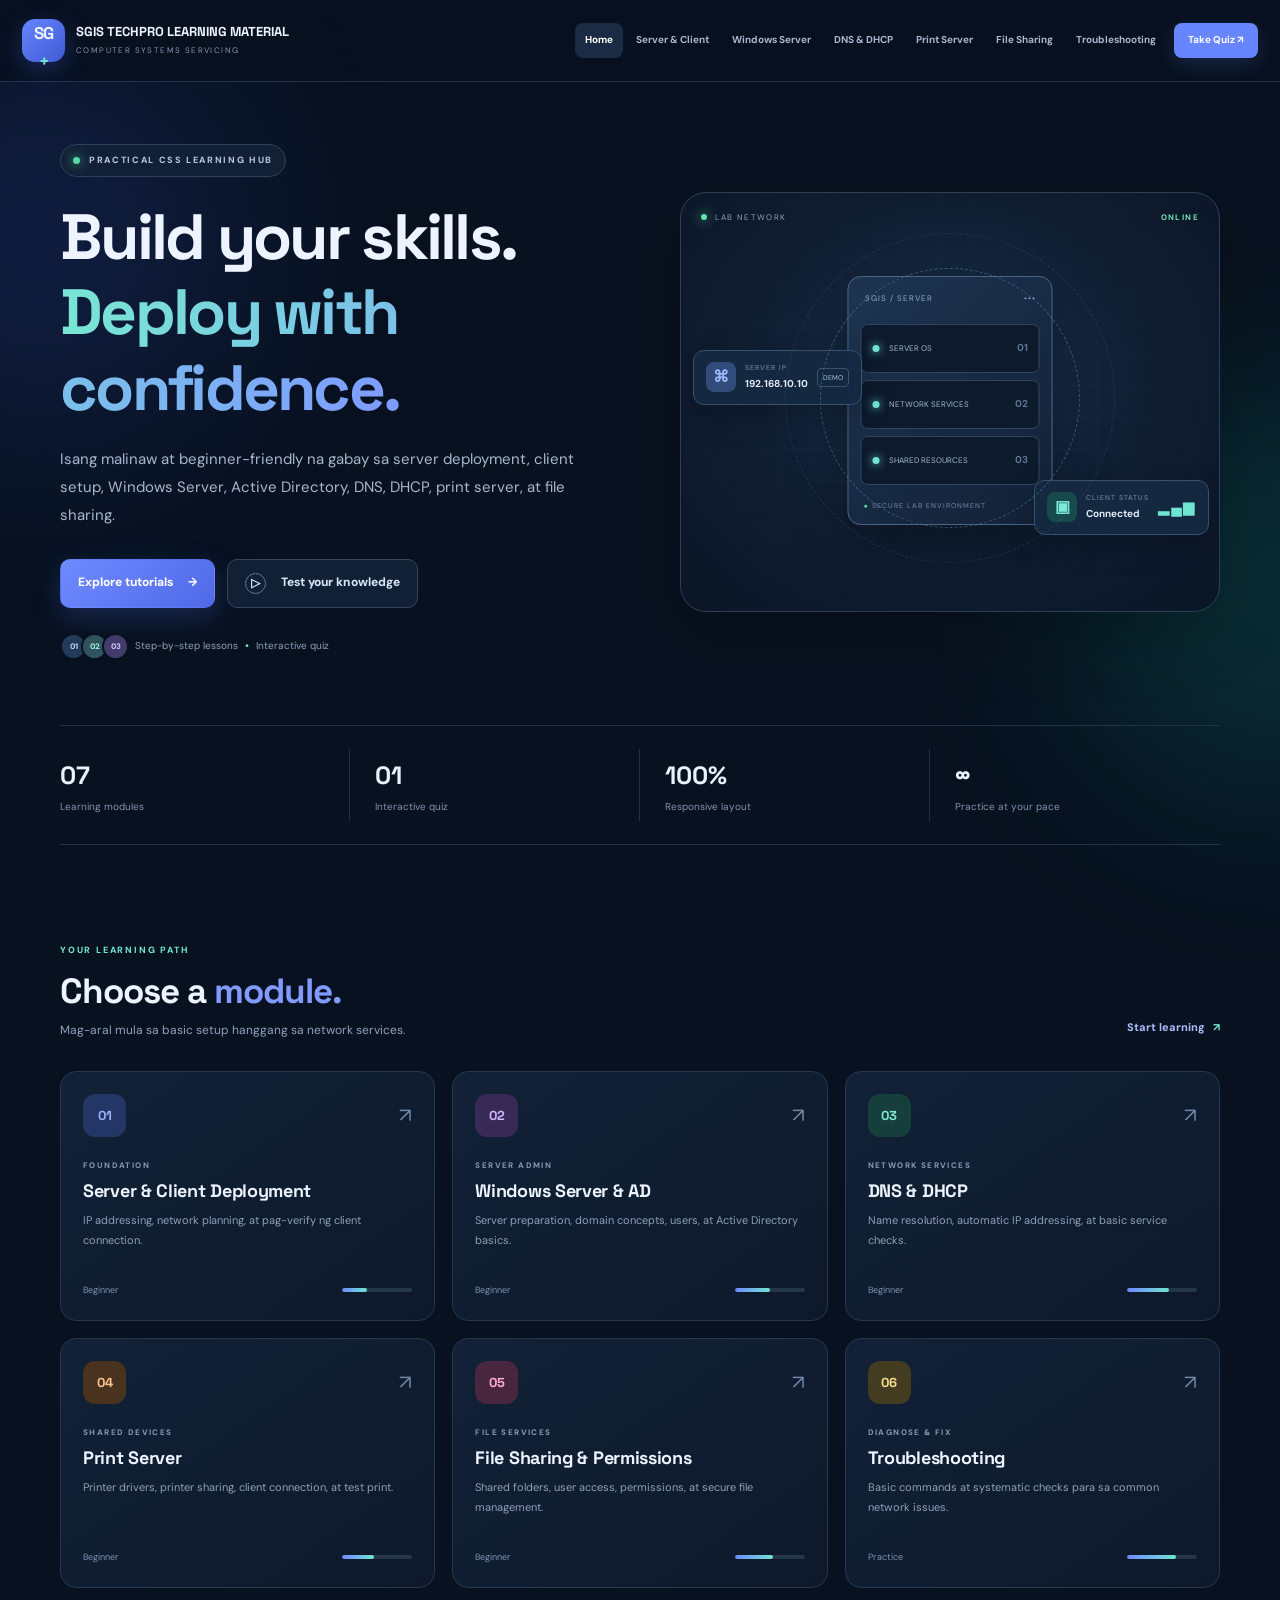
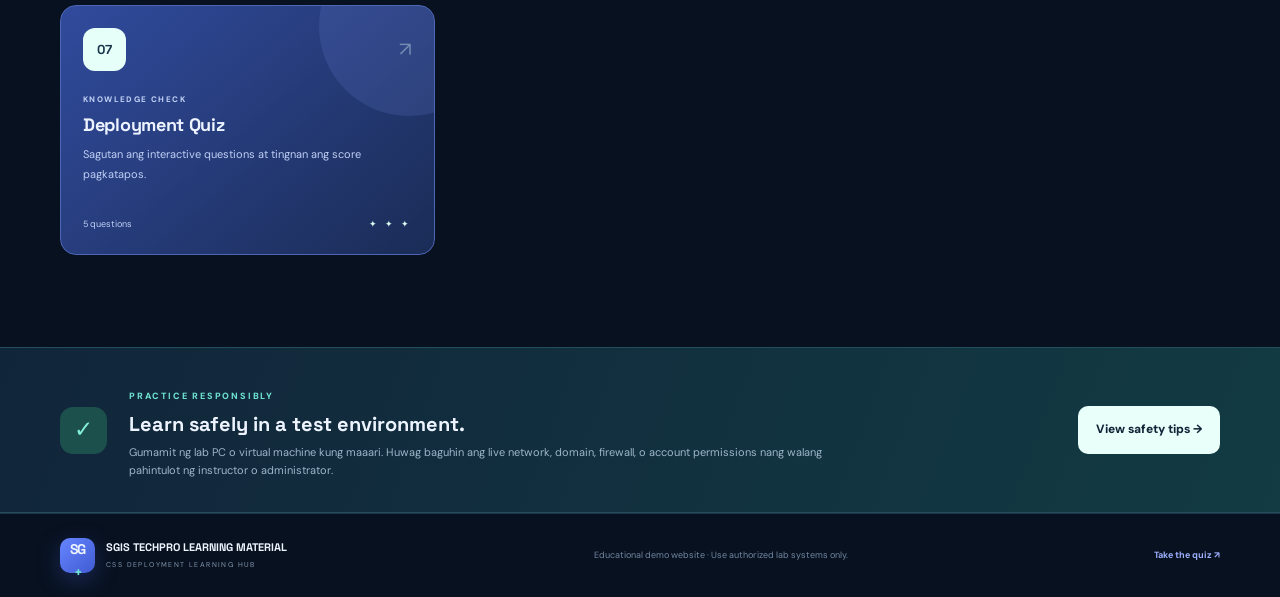
==== commit 7c2da47a: "Add files via upload" ====
--- a/index.html
+++ b/index.html
@@ -1,11 +1,11 @@
 <!DOCTYPE html>
-<html lang="tl"><head><meta charset="UTF-8"><meta name="viewport" content="width=device-width, initial-scale=1.0"><meta name="description" content="CSS deployment tutorials for Windows Server, client computers, Active Directory, DNS, DHCP, print server, file sharing, and troubleshooting."><title>NetLab Academy | CSS Deployment</title><link rel="stylesheet" href="style.css"></head>
+<html lang="tl"><head><meta charset="UTF-8"><meta name="viewport" content="width=device-width, initial-scale=1.0"><meta name="description" content="CSS deployment tutorials for Windows Server, client computers, Active Directory, DNS, DHCP, print server, file sharing, and troubleshooting."><title>SGIS TECHPRO LEARNING MATERIAL | CSS Deployment</title><link rel="stylesheet" href="style.css"></head>
 <body>
 <div class="ambient ambient-one"></div><div class="ambient ambient-two"></div>
-<header class="topbar"><a class="brand" href="index.html"><span class="brand-mark">NL<span>+</span></span><span><b>NetLab Academy</b><small>COMPUTER SYSTEMS SERVICING</small></span></a><button class="menu-toggle" id="menuBtn" aria-label="Open menu">☰</button><nav id="nav"><a class="active" href="index.html">Home</a><a href="server-client.html">Server & Client</a><a href="windows-server.html">Windows Server</a><a href="network-services.html">DNS & DHCP</a><a href="print-server.html">Print Server</a><a href="file-sharing.html">File Sharing</a><a href="troubleshooting.html">Troubleshooting</a><a class="nav-quiz" href="quiz.html">Take Quiz ↗</a></nav></header>
+<header class="topbar"><a class="brand" href="index.html"><span class="brand-mark">SG<span>+</span></span><span><b>SGIS TECHPRO LEARNING MATERIAL</b><small>COMPUTER SYSTEMS SERVICING</small></span></a><button class="menu-toggle" id="menuBtn" aria-label="Open menu">☰</button><nav id="nav"><a class="active" href="index.html">Home</a><a href="server-client.html">Server & Client</a><a href="windows-server.html">Windows Server</a><a href="network-services.html">DNS & DHCP</a><a href="print-server.html">Print Server</a><a href="file-sharing.html">File Sharing</a><a href="troubleshooting.html">Troubleshooting</a><a class="nav-quiz" href="quiz.html">Take Quiz ↗</a></nav></header>
 <main>
 <section class="hero wrap"><div class="hero-content"><div class="pill"><span class="pulse"></span> PRACTICAL CSS LEARNING HUB</div><h1>Build your skills.<br><span>Deploy with confidence.</span></h1><p class="hero-lead">Isang malinaw at beginner-friendly na gabay sa server deployment, client setup, Windows Server, Active Directory, DNS, DHCP, print server, at file sharing.</p><div class="hero-actions"><a class="btn btn-primary" href="server-client.html">Explore tutorials <span>→</span></a><a class="btn btn-ghost" href="quiz.html"><span class="play">▷</span> Test your knowledge</a></div><div class="hero-proof"><div class="avatar-stack"><span>01</span><span>02</span><span>03</span></div><span>Step-by-step lessons <b>•</b> Interactive quiz</span></div></div>
-<div class="hero-visual"><div class="visual-grid"></div><div class="visual-label label-top"><span class="dot green"></span> LAB NETWORK <b>ONLINE</b></div><div class="server-tower"><div class="tower-top"><span>NETLAB / SERVER</span><span>•••</span></div><div class="tower-slot"><i></i><span>SERVER OS</span><b>01</b></div><div class="tower-slot"><i></i><span>NETWORK SERVICES</span><b>02</b></div><div class="tower-slot"><i></i><span>SHARED RESOURCES</span><b>03</b></div><div class="tower-foot"><span>●</span> SECURE LAB ENVIRONMENT</div></div><div class="floating-card card-ip"><span class="mini-icon">⌘</span><div><small>SERVER IP</small><b>192.168.10.10</b></div><span class="status-tag">DEMO</span></div><div class="floating-card card-client"><span class="mini-icon cyan">▣</span><div><small>CLIENT STATUS</small><b>Connected</b></div><span class="signal">▂▄▆</span></div><div class="connection connection-a"></div><div class="connection connection-b"></div></div></section>
+<div class="hero-visual"><div class="visual-grid"></div><div class="visual-label label-top"><span class="dot green"></span> LAB NETWORK <b>ONLINE</b></div><div class="server-tower"><div class="tower-top"><span>SGIS / SERVER</span><span>•••</span></div><div class="tower-slot"><i></i><span>SERVER OS</span><b>01</b></div><div class="tower-slot"><i></i><span>NETWORK SERVICES</span><b>02</b></div><div class="tower-slot"><i></i><span>SHARED RESOURCES</span><b>03</b></div><div class="tower-foot"><span>●</span> SECURE LAB ENVIRONMENT</div></div><div class="floating-card card-ip"><span class="mini-icon">⌘</span><div><small>SERVER IP</small><b>192.168.10.10</b></div><span class="status-tag">DEMO</span></div><div class="floating-card card-client"><span class="mini-icon cyan">▣</span><div><small>CLIENT STATUS</small><b>Connected</b></div><span class="signal">▂▄▆</span></div><div class="connection connection-a"></div><div class="connection connection-b"></div></div></section>
 <section class="stats wrap"><div><strong>07</strong><span>Learning modules</span></div><div><strong>01</strong><span>Interactive quiz</span></div><div><strong>100%</strong><span>Responsive layout</span></div><div><strong>∞</strong><span>Practice at your pace</span></div></section>
 <section class="section wrap"><div class="section-head"><div><span class="kicker">YOUR LEARNING PATH</span><h2>Choose a <span>module.</span></h2><p>Mag-aral mula sa basic setup hanggang sa network services.</p></div><a class="text-link" href="server-client.html">Start learning <span>↗</span></a></div>
 <div class="module-grid">
@@ -18,4 +18,4 @@
 <a class="module-card featured-card" href="quiz.html"><div class="module-top"><span class="module-icon white">07</span><span class="arrow">↗</span></div><span class="module-type">KNOWLEDGE CHECK</span><h3>Deployment Quiz</h3><p>Sagutan ang interactive questions at tingnan ang score pagkatapos.</p><div class="module-bottom"><span>5 questions</span><span class="quiz-stars">✦ ✦ ✦</span></div></a>
 </div></section>
 <section class="safety-band"><div class="wrap safety-inner"><div class="safety-symbol">✓</div><div><span class="kicker">PRACTICE RESPONSIBLY</span><h2>Learn safely in a test environment.</h2><p>Gumamit ng lab PC o virtual machine kung maaari. Huwag baguhin ang live network, domain, firewall, o account permissions nang walang pahintulot ng instructor o administrator.</p></div><a class="btn btn-light" href="troubleshooting.html">View safety tips →</a></div></section>
-</main><footer class="footer"><a class="brand footer-brand" href="index.html"><span class="brand-mark">NL<span>+</span></span><span><b>NetLab Academy</b><small>CSS DEPLOYMENT LEARNING HUB</small></span></a><span>Educational demo website · Use authorized lab systems only.</span><a href="quiz.html">Take the quiz ↗</a></footer><script src="script.js"></script></body></html>+</main><footer class="footer"><a class="brand footer-brand" href="index.html"><span class="brand-mark">SG<span>+</span></span><span><b>SGIS TECHPRO LEARNING MATERIAL</b><small>CSS DEPLOYMENT LEARNING HUB</small></span></a><span>Educational demo website · Use authorized lab systems only.</span><a href="quiz.html">Take the quiz ↗</a></footer><script src="script.js"></script></body></html>
--- a/style.css
+++ b/style.css
@@ -1,7 +1,7 @@
 @import url('https://fonts.googleapis.com/css2?family=DM+Sans:wght@400;500;600;700&family=Space+Grotesk:wght@400;500;600;700&display=swap');
 :root{--bg:#08111f;--panel:#101d30;--panel2:#14243a;--text:#edf4ff;--muted:#9baec5;--line:#25364d;--blue:#6685ff;--cyan:#70e4d2;--green:#57d9a5;--shadow:0 22px 70px #0003}
-*{box-sizing:border-box}html{scroll-behavior:smooth;scroll-padding-top:110px}body{margin:0;background:var(--bg);color:var(--text);font-family:'DM Sans',Arial,sans-serif;line-height:1.65;overflow-x:hidden}body:before{content:"";position:fixed;inset:0;pointer-events:none;opacity:.17;background-image:linear-gradient(#45608022 1px,transparent 1px),linear-gradient(90deg,#45608022 1px,transparent 1px);background-size:46px 46px;mask-image:linear-gradient(to bottom,black,transparent 80%);z-index:-2}.ambient{position:absolute;width:420px;height:420px;border-radius:50%;filter:blur(100px);opacity:.14;pointer-events:none;z-index:-1}.ambient-one{background:#3f66ff;top:30px;left:-170px}.ambient-two{background:#15d8b1;top:380px;right:-210px}.wrap{width:min(1160px,calc(100% - 44px));margin-inline:auto}.topbar{min-height:82px;padding:13px max(calc((100vw - 1240px)/2),22px);display:flex;align-items:center;justify-content:space-between;gap:24px;border-bottom:1px solid #24334a;background:#08111feF;backdrop-filter:blur(18px);position:sticky;top:0;z-index:20}.brand{display:flex;align-items:center;gap:11px;text-decoration:none;color:var(--text);white-space:nowrap}.brand-mark{width:43px;height:43px;display:grid;place-items:center;background:linear-gradient(135deg,#6685ff,#405bd2);border-radius:13px;font-family:'Space Grotesk',sans-serif;font-weight:800;letter-spacing:-1px;font-size:17px;box-shadow:0 7px 24px #4e6eff44}.brand-mark span{color:var(--cyan)}.brand b{display:block;font-family:'Space Grotesk',sans-serif;font-size:16px;line-height:1.3}.brand small{display:block;font-size:8px;letter-spacing:1.4px;color:#8498b3;margin-top:4px}.topbar nav{display:flex;align-items:center;gap:3px}.topbar nav a{padding:9px 10px;border-radius:8px;text-decoration:none;color:#a8b8ce;font-size:10px;font-weight:700;white-space:nowrap;transition:.2s}.topbar nav a:hover,.topbar nav a.active{color:#fff;background:#1b2b43}.topbar nav a.nav-quiz{background:var(--blue);color:white;padding-inline:14px;margin-left:5px;box-shadow:0 6px 20px #6685ff33}.menu-toggle{display:none;border:1px solid var(--line);border-radius:9px;background:var(--panel);color:white;font-size:21px;padding:6px 12px}.hero{min-height:590px;display:grid;grid-template-columns:1fr .95fr;align-items:center;gap:52px;padding-top:62px;padding-bottom:65px}.pill{display:inline-flex;align-items:center;gap:9px;font-size:9px;font-weight:800;letter-spacing:1.65px;border:1px solid #30425b;color:#b5c6df;border-radius:100px;padding:8px 12px;background:#122036}.pulse{width:7px;height:7px;border-radius:50%;background:var(--green);box-shadow:0 0 12px var(--green)}h1,h2,h3{font-family:'Space Grotesk',sans-serif;line-height:1.18;margin-top:0}.hero h1{font-size:clamp(40px,5vw,65px);letter-spacing:-2.7px;margin:23px 0 20px}.hero h1 span,.quiz-heading h1 span{background:linear-gradient(90deg,#78e6d4,#7e9bff);background-clip:text;-webkit-background-clip:text;color:transparent}.hero-lead{max-width:560px;color:#a7b8ce;font-size:15px;line-height:1.85}.hero-actions{display:flex;gap:12px;flex-wrap:wrap;margin:29px 0 25px}.btn{display:inline-flex;align-items:center;justify-content:center;gap:15px;text-decoration:none;border:1px solid transparent;border-radius:10px;padding:13px 17px;font-family:'DM Sans',sans-serif;font-size:12px;font-weight:800;cursor:pointer;transition:transform .2s,box-shadow .2s,background .2s;color:var(--text)}.btn:hover{transform:translateY(-3px)}.btn-primary{background:linear-gradient(135deg,#6f8bff,#5069e8);box-shadow:0 9px 28px #5c76ff3b;color:white}.btn-primary:hover{box-shadow:0 13px 32px #5c76ff65}.btn-ghost{border-color:#35455e;background:#122036;color:#d8e5f7}.btn-ghost:hover{background:#1b2d47}.btn-light{background:#e9fffa;color:#112438;white-space:nowrap}.play{display:grid;place-items:center;width:21px;height:21px;border:1px solid #60748f;border-radius:50%;font-size:12px}.hero-proof{display:flex;align-items:center;gap:12px;color:#8ea2bc;font-size:10px}.hero-proof b{color:var(--cyan);padding:0 4px}.avatar-stack{display:flex}.avatar-stack span{display:grid;place-items:center;width:27px;height:27px;margin-right:-6px;border:2px solid var(--bg);border-radius:50%;background:#243a59;color:#b7d3ff;font-size:8px;font-weight:800}.avatar-stack span:nth-child(2){background:#31535d;color:#9df6df}.avatar-stack span:nth-child(3){background:#433b6c;color:#d3c4ff}.hero-visual{position:relative;min-height:420px;border:1px solid #2b4058;border-radius:26px;overflow:hidden;background:radial-gradient(ellipse at 50% 44%,#1c3653 0,#101e32 50%,#0b1525 100%);box-shadow:var(--shadow)}.visual-grid{position:absolute;inset:0;background-image:linear-gradient(#6f8eb017 1px,transparent 1px),linear-gradient(90deg,#6f8eb017 1px,transparent 1px);background-size:32px 32px;mask-image:radial-gradient(ellipse at center,black,transparent 80%)}.visual-label{position:absolute;top:18px;left:20px;right:20px;display:flex;align-items:center;gap:8px;font-size:8px;letter-spacing:1.4px;color:#8da4c0}.visual-label b{margin-left:auto;color:#72e4b4;font-size:8px}.dot{width:6px;height:6px;border-radius:50%}.green{background:#60e5ae;box-shadow:0 0 12px #60e5ae}.server-tower{position:absolute;width:205px;top:83px;left:50%;transform:translateX(-50%);padding:12px;border:1px solid #4a6686;border-radius:13px;background:linear-gradient(135deg,#1e3450,#122137);box-shadow:0 20px 55px #0005}.tower-top{display:flex;justify-content:space-between;color:#94abc6;font-size:8px;letter-spacing:1px;padding:3px 4px 12px}.tower-slot{height:49px;margin:7px 0;border:1px solid #2e4663;border-radius:7px;background:#0c1a2b;display:flex;align-items:center;gap:9px;padding:0 11px;color:#a3b8d2;font-size:8px}.tower-slot i{width:7px;height:7px;background:var(--cyan);border-radius:50%;box-shadow:0 0 10px var(--cyan)}.tower-slot b{margin-left:auto;color:#5e7693;font-size:10px}.tower-foot{font-size:7px;letter-spacing:1px;color:#738ba8;padding:8px 3px 0}.tower-foot span{color:var(--green)}.floating-card{position:absolute;display:flex;align-items:center;gap:9px;padding:11px 12px;background:#152941ed;border:1px solid #38516d;border-radius:11px;box-shadow:0 12px 30px #0003;backdrop-filter:blur(10px)}.card-ip{top:157px;left:12px}.card-client{right:10px;bottom:76px}.mini-icon{display:grid;place-items:center;width:30px;height:30px;border-radius:8px;background:#314b7a;color:#9bb7ff;font-weight:800}.mini-icon.cyan{background:#174a4b;color:#7cead8}.floating-card small{display:block;color:#7f96b4;font-size:7px;letter-spacing:1px}.floating-card b{display:block;color:#e3edfb;font-size:10px;margin-top:3px}.status-tag{font-size:7px;color:#a9c3e5;border:1px solid #3c5472;padding:3px 5px;border-radius:4px}.signal{color:var(--cyan);font-size:15px;letter-spacing:1px}.connection{position:absolute;border:1px dashed #5c9fbd77;border-radius:50%;pointer-events:none}.connection-a{width:260px;height:260px;left:calc(50% - 130px);top:75px}.connection-b{width:330px;height:330px;left:calc(50% - 165px);top:40px;border-color:#6a86cb33}.stats{display:grid;grid-template-columns:repeat(4,1fr);padding:23px 0;border-top:1px solid #203148;border-bottom:1px solid #203148}.stats div{padding:6px 25px;border-right:1px solid #203148;display:flex;flex-direction:column;gap:3px}.stats div:first-child{padding-left:0}.stats div:last-child{border:0}.stats strong{font-family:'Space Grotesk',sans-serif;font-size:25px;color:#e8f1ff}.stats span{font-size:10px;color:#8195b0}.section{padding-top:90px;padding-bottom:92px}.section-head{display:flex;justify-content:space-between;align-items:end;gap:25px;margin-bottom:30px}.kicker{font-size:9px;font-weight:800;letter-spacing:1.8px;color:var(--cyan)}.section-head h2{font-size:35px;letter-spacing:-1px;margin:9px 0}.section-head h2 span{color:#8299ff}.section-head p{font-size:12px;color:#8fa2bc;margin:0}.text-link{font-size:11px;font-weight:800;color:#aabaff;text-decoration:none;white-space:nowrap;padding-bottom:5px}.text-link span{color:var(--cyan);margin-left:5px}.module-grid{display:grid;grid-template-columns:repeat(3,1fr);gap:17px}.module-card{display:flex;flex-direction:column;min-height:250px;padding:22px;border:1px solid #253850;border-radius:16px;background:linear-gradient(145deg,#122137,#0d192a);text-decoration:none;color:var(--text);transition:.22s;position:relative;overflow:hidden}.module-card:hover{transform:translateY(-5px);border-color:#5b75c9;box-shadow:0 18px 40px #0003}.module-top{display:flex;align-items:center;justify-content:space-between;margin-bottom:22px}.module-icon{width:43px;height:43px;display:grid;place-items:center;border-radius:12px;font-family:'Space Grotesk',sans-serif;font-weight:700;font-size:13px}.module-icon.blue{background:#233666;color:#9db3ff}.module-icon.violet{background:#382a57;color:#d2b7ff}.module-icon.mint{background:#163f3c;color:#81e9d5}.module-icon.orange{background:#49331f;color:#ffc58b}.module-icon.pink{background:#48273e;color:#ffadd7}.module-icon.gold{background:#443c20;color:#f8df8d}.module-icon.white{background:#e7fff9;color:#16344a}.arrow{color:#7188a6;font-size:20px;transition:.2s}.module-card:hover .arrow{color:var(--cyan);transform:translate(2px,-2px)}.module-type{font-size:8px;font-weight:800;letter-spacing:1.4px;color:#8298b4}.module-card h3{font-size:18px;margin:8px 0 10px;letter-spacing:-.3px}.module-card p{font-size:11px;line-height:1.8;color:#8ea1ba;margin:0 0 18px}.module-bottom{display:flex;justify-content:space-between;align-items:center;margin-top:auto;font-size:9px;color:#7f94b1}.progress-line{height:4px;width:70px;border-radius:20px;background:#25354a;overflow:hidden}.progress-line i{display:block;height:100%;border-radius:20px;background:linear-gradient(90deg,#6e8aff,#70e4d2)}.featured-card{background:linear-gradient(140deg,#314b9d,#1a2c56);border-color:#4d67b6}.featured-card:before{content:"";position:absolute;width:180px;height:180px;right:-65px;top:-70px;border-radius:50%;background:#86a0ff22}.featured-card .module-type,.featured-card p,.featured-card .module-bottom{color:#c0d0f5}.quiz-stars{color:#d8f9f1;letter-spacing:3px}.safety-band{background:linear-gradient(110deg,#11253a,#123b43);border-top:1px solid #234f5a;border-bottom:1px solid #234f5a}.safety-inner{display:flex;align-items:center;gap:22px;padding-top:33px;padding-bottom:33px}.safety-symbol{flex:0 0 47px;width:47px;height:47px;display:grid;place-items:center;border-radius:13px;background:#1c504d;color:#82f0d6;font-size:23px}.safety-inner>div:nth-child(2){flex:1}.safety-inner h2{font-size:20px;margin:6px 0}.safety-inner p{font-size:11px;max-width:700px;color:#9eb6c9;margin:0}.footer{display:flex;align-items:center;justify-content:space-between;gap:20px;padding:24px max(calc((100vw - 1160px)/2),22px);border-top:1px solid #203148;color:#7287a2;font-size:9px}.footer a:last-child{color:#9eb1ff;text-decoration:none;font-weight:700}.footer-brand .brand-mark{width:35px;height:35px;border-radius:10px;font-size:14px}.footer-brand b{font-size:13px}.footer-brand small{font-size:7px}
+*{box-sizing:border-box}html{scroll-behavior:smooth;scroll-padding-top:110px}body{margin:0;background:var(--bg);color:var(--text);font-family:'DM Sans',Arial,sans-serif;line-height:1.65;overflow-x:hidden}body:before{content:"";position:fixed;inset:0;pointer-events:none;opacity:.17;background-image:linear-gradient(#45608022 1px,transparent 1px),linear-gradient(90deg,#45608022 1px,transparent 1px);background-size:46px 46px;mask-image:linear-gradient(to bottom,black,transparent 80%);z-index:-2}.ambient{position:absolute;width:420px;height:420px;border-radius:50%;filter:blur(100px);opacity:.14;pointer-events:none;z-index:-1}.ambient-one{background:#3f66ff;top:30px;left:-170px}.ambient-two{background:#15d8b1;top:380px;right:-210px}.wrap{width:min(1160px,calc(100% - 44px));margin-inline:auto}.topbar{min-height:82px;padding:13px max(calc((100vw - 1240px)/2),22px);display:flex;align-items:center;justify-content:space-between;gap:24px;border-bottom:1px solid #24334a;background:#08111feF;backdrop-filter:blur(18px);position:sticky;top:0;z-index:20}.brand{display:flex;align-items:center;gap:11px;text-decoration:none;color:var(--text);white-space:nowrap}.brand-mark{width:43px;height:43px;display:grid;place-items:center;background:linear-gradient(135deg,#6685ff,#405bd2);border-radius:13px;font-family:'Space Grotesk',sans-serif;font-weight:800;letter-spacing:-1px;font-size:17px;box-shadow:0 7px 24px #4e6eff44}.brand-mark span{color:var(--cyan)}.brand b{display:block;font-family:'Space Grotesk',sans-serif;font-size:13px;line-height:1.25;white-space:normal;max-width:220px}.brand small{display:block;font-size:8px;letter-spacing:1.4px;color:#8498b3;margin-top:4px}.topbar nav{display:flex;align-items:center;gap:3px}.topbar nav a{padding:9px 10px;border-radius:8px;text-decoration:none;color:#a8b8ce;font-size:10px;font-weight:700;white-space:nowrap;transition:.2s}.topbar nav a:hover,.topbar nav a.active{color:#fff;background:#1b2b43}.topbar nav a.nav-quiz{background:var(--blue);color:white;padding-inline:14px;margin-left:5px;box-shadow:0 6px 20px #6685ff33}.menu-toggle{display:none;border:1px solid var(--line);border-radius:9px;background:var(--panel);color:white;font-size:21px;padding:6px 12px}.hero{min-height:590px;display:grid;grid-template-columns:1fr .95fr;align-items:center;gap:52px;padding-top:62px;padding-bottom:65px}.pill{display:inline-flex;align-items:center;gap:9px;font-size:9px;font-weight:800;letter-spacing:1.65px;border:1px solid #30425b;color:#b5c6df;border-radius:100px;padding:8px 12px;background:#122036}.pulse{width:7px;height:7px;border-radius:50%;background:var(--green);box-shadow:0 0 12px var(--green)}h1,h2,h3{font-family:'Space Grotesk',sans-serif;line-height:1.18;margin-top:0}.hero h1{font-size:clamp(40px,5vw,65px);letter-spacing:-2.7px;margin:23px 0 20px}.hero h1 span,.quiz-heading h1 span{background:linear-gradient(90deg,#78e6d4,#7e9bff);background-clip:text;-webkit-background-clip:text;color:transparent}.hero-lead{max-width:560px;color:#a7b8ce;font-size:15px;line-height:1.85}.hero-actions{display:flex;gap:12px;flex-wrap:wrap;margin:29px 0 25px}.btn{display:inline-flex;align-items:center;justify-content:center;gap:15px;text-decoration:none;border:1px solid transparent;border-radius:10px;padding:13px 17px;font-family:'DM Sans',sans-serif;font-size:12px;font-weight:800;cursor:pointer;transition:transform .2s,box-shadow .2s,background .2s;color:var(--text)}.btn:hover{transform:translateY(-3px)}.btn-primary{background:linear-gradient(135deg,#6f8bff,#5069e8);box-shadow:0 9px 28px #5c76ff3b;color:white}.btn-primary:hover{box-shadow:0 13px 32px #5c76ff65}.btn-ghost{border-color:#35455e;background:#122036;color:#d8e5f7}.btn-ghost:hover{background:#1b2d47}.btn-light{background:#e9fffa;color:#112438;white-space:nowrap}.play{display:grid;place-items:center;width:21px;height:21px;border:1px solid #60748f;border-radius:50%;font-size:12px}.hero-proof{display:flex;align-items:center;gap:12px;color:#8ea2bc;font-size:10px}.hero-proof b{color:var(--cyan);padding:0 4px}.avatar-stack{display:flex}.avatar-stack span{display:grid;place-items:center;width:27px;height:27px;margin-right:-6px;border:2px solid var(--bg);border-radius:50%;background:#243a59;color:#b7d3ff;font-size:8px;font-weight:800}.avatar-stack span:nth-child(2){background:#31535d;color:#9df6df}.avatar-stack span:nth-child(3){background:#433b6c;color:#d3c4ff}.hero-visual{position:relative;min-height:420px;border:1px solid #2b4058;border-radius:26px;overflow:hidden;background:radial-gradient(ellipse at 50% 44%,#1c3653 0,#101e32 50%,#0b1525 100%);box-shadow:var(--shadow)}.visual-grid{position:absolute;inset:0;background-image:linear-gradient(#6f8eb017 1px,transparent 1px),linear-gradient(90deg,#6f8eb017 1px,transparent 1px);background-size:32px 32px;mask-image:radial-gradient(ellipse at center,black,transparent 80%)}.visual-label{position:absolute;top:18px;left:20px;right:20px;display:flex;align-items:center;gap:8px;font-size:8px;letter-spacing:1.4px;color:#8da4c0}.visual-label b{margin-left:auto;color:#72e4b4;font-size:8px}.dot{width:6px;height:6px;border-radius:50%}.green{background:#60e5ae;box-shadow:0 0 12px #60e5ae}.server-tower{position:absolute;width:205px;top:83px;left:50%;transform:translateX(-50%);padding:12px;border:1px solid #4a6686;border-radius:13px;background:linear-gradient(135deg,#1e3450,#122137);box-shadow:0 20px 55px #0005}.tower-top{display:flex;justify-content:space-between;color:#94abc6;font-size:8px;letter-spacing:1px;padding:3px 4px 12px}.tower-slot{height:49px;margin:7px 0;border:1px solid #2e4663;border-radius:7px;background:#0c1a2b;display:flex;align-items:center;gap:9px;padding:0 11px;color:#a3b8d2;font-size:8px}.tower-slot i{width:7px;height:7px;background:var(--cyan);border-radius:50%;box-shadow:0 0 10px var(--cyan)}.tower-slot b{margin-left:auto;color:#5e7693;font-size:10px}.tower-foot{font-size:7px;letter-spacing:1px;color:#738ba8;padding:8px 3px 0}.tower-foot span{color:var(--green)}.floating-card{position:absolute;display:flex;align-items:center;gap:9px;padding:11px 12px;background:#152941ed;border:1px solid #38516d;border-radius:11px;box-shadow:0 12px 30px #0003;backdrop-filter:blur(10px)}.card-ip{top:157px;left:12px}.card-client{right:10px;bottom:76px}.mini-icon{display:grid;place-items:center;width:30px;height:30px;border-radius:8px;background:#314b7a;color:#9bb7ff;font-weight:800}.mini-icon.cyan{background:#174a4b;color:#7cead8}.floating-card small{display:block;color:#7f96b4;font-size:7px;letter-spacing:1px}.floating-card b{display:block;color:#e3edfb;font-size:10px;margin-top:3px}.status-tag{font-size:7px;color:#a9c3e5;border:1px solid #3c5472;padding:3px 5px;border-radius:4px}.signal{color:var(--cyan);font-size:15px;letter-spacing:1px}.connection{position:absolute;border:1px dashed #5c9fbd77;border-radius:50%;pointer-events:none}.connection-a{width:260px;height:260px;left:calc(50% - 130px);top:75px}.connection-b{width:330px;height:330px;left:calc(50% - 165px);top:40px;border-color:#6a86cb33}.stats{display:grid;grid-template-columns:repeat(4,1fr);padding:23px 0;border-top:1px solid #203148;border-bottom:1px solid #203148}.stats div{padding:6px 25px;border-right:1px solid #203148;display:flex;flex-direction:column;gap:3px}.stats div:first-child{padding-left:0}.stats div:last-child{border:0}.stats strong{font-family:'Space Grotesk',sans-serif;font-size:25px;color:#e8f1ff}.stats span{font-size:10px;color:#8195b0}.section{padding-top:90px;padding-bottom:92px}.section-head{display:flex;justify-content:space-between;align-items:end;gap:25px;margin-bottom:30px}.kicker{font-size:9px;font-weight:800;letter-spacing:1.8px;color:var(--cyan)}.section-head h2{font-size:35px;letter-spacing:-1px;margin:9px 0}.section-head h2 span{color:#8299ff}.section-head p{font-size:12px;color:#8fa2bc;margin:0}.text-link{font-size:11px;font-weight:800;color:#aabaff;text-decoration:none;white-space:nowrap;padding-bottom:5px}.text-link span{color:var(--cyan);margin-left:5px}.module-grid{display:grid;grid-template-columns:repeat(3,1fr);gap:17px}.module-card{display:flex;flex-direction:column;min-height:250px;padding:22px;border:1px solid #253850;border-radius:16px;background:linear-gradient(145deg,#122137,#0d192a);text-decoration:none;color:var(--text);transition:.22s;position:relative;overflow:hidden}.module-card:hover{transform:translateY(-5px);border-color:#5b75c9;box-shadow:0 18px 40px #0003}.module-top{display:flex;align-items:center;justify-content:space-between;margin-bottom:22px}.module-icon{width:43px;height:43px;display:grid;place-items:center;border-radius:12px;font-family:'Space Grotesk',sans-serif;font-weight:700;font-size:13px}.module-icon.blue{background:#233666;color:#9db3ff}.module-icon.violet{background:#382a57;color:#d2b7ff}.module-icon.mint{background:#163f3c;color:#81e9d5}.module-icon.orange{background:#49331f;color:#ffc58b}.module-icon.pink{background:#48273e;color:#ffadd7}.module-icon.gold{background:#443c20;color:#f8df8d}.module-icon.white{background:#e7fff9;color:#16344a}.arrow{color:#7188a6;font-size:20px;transition:.2s}.module-card:hover .arrow{color:var(--cyan);transform:translate(2px,-2px)}.module-type{font-size:8px;font-weight:800;letter-spacing:1.4px;color:#8298b4}.module-card h3{font-size:18px;margin:8px 0 10px;letter-spacing:-.3px}.module-card p{font-size:11px;line-height:1.8;color:#8ea1ba;margin:0 0 18px}.module-bottom{display:flex;justify-content:space-between;align-items:center;margin-top:auto;font-size:9px;color:#7f94b1}.progress-line{height:4px;width:70px;border-radius:20px;background:#25354a;overflow:hidden}.progress-line i{display:block;height:100%;border-radius:20px;background:linear-gradient(90deg,#6e8aff,#70e4d2)}.featured-card{background:linear-gradient(140deg,#314b9d,#1a2c56);border-color:#4d67b6}.featured-card:before{content:"";position:absolute;width:180px;height:180px;right:-65px;top:-70px;border-radius:50%;background:#86a0ff22}.featured-card .module-type,.featured-card p,.featured-card .module-bottom{color:#c0d0f5}.quiz-stars{color:#d8f9f1;letter-spacing:3px}.safety-band{background:linear-gradient(110deg,#11253a,#123b43);border-top:1px solid #234f5a;border-bottom:1px solid #234f5a}.safety-inner{display:flex;align-items:center;gap:22px;padding-top:33px;padding-bottom:33px}.safety-symbol{flex:0 0 47px;width:47px;height:47px;display:grid;place-items:center;border-radius:13px;background:#1c504d;color:#82f0d6;font-size:23px}.safety-inner>div:nth-child(2){flex:1}.safety-inner h2{font-size:20px;margin:6px 0}.safety-inner p{font-size:11px;max-width:700px;color:#9eb6c9;margin:0}.footer{display:flex;align-items:center;justify-content:space-between;gap:20px;padding:24px max(calc((100vw - 1160px)/2),22px);border-top:1px solid #203148;color:#7287a2;font-size:9px}.footer a:last-child{color:#9eb1ff;text-decoration:none;font-weight:700}.footer-brand .brand-mark{width:35px;height:35px;border-radius:10px;font-size:14px}.footer-brand b{font-size:11px;max-width:220px}.footer-brand small{font-size:7px}
 .lesson-layout{display:grid;grid-template-columns:225px minmax(0,790px);gap:36px;align-items:start;padding-top:42px;padding-bottom:75px}.lesson-sidebar{position:sticky;top:105px;display:flex;flex-direction:column;gap:4px;border:1px solid #253850;background:#0e1a2b;border-radius:15px;padding:20px}.lesson-sidebar h3{font-size:18px;margin:3px 0 12px}.lesson-sidebar>a{padding:9px 10px;border-radius:8px;color:#9aadc5;text-decoration:none;font-size:11px}.lesson-sidebar>a:hover{background:#1b2d46;color:#dce8ff}.sidebar-tip{margin-top:15px;padding:13px;border-radius:9px;background:#172d3b;border:1px solid #264b52}.sidebar-tip b{font-size:10px;color:var(--cyan)}.sidebar-tip p{font-size:10px;color:#8ca8bb;margin:4px 0 0}.lesson-content{min-width:0}.lesson-hero{padding:32px;border:1px solid #293e59;border-radius:17px;background:radial-gradient(ellipse at top right,#243d66,#111f34 70%);margin-bottom:23px}.lesson-hero h1{font-size:clamp(30px,4vw,43px);letter-spacing:-1.5px;margin:17px 0 13px}.lesson-hero p{font-size:13px;color:#a6b8ce;margin:0;max-width:650px}.lesson-content h2{font-size:22px;letter-spacing:-.4px;margin:36px 0 14px;scroll-margin-top:110px}.lesson-content h3{font-size:15px}.lesson-content p,.lesson-content li{font-size:12px;color:#a4b5cb;line-height:1.9}.lesson-content b{color:#e3edfa}.lesson-content ul,.lesson-content ol{padding-left:22px}.lesson-content li{padding-left:4px;margin:8px 0}.lesson-content code{font-family:Consolas,monospace;color:#9fdcf0;background:#172b43;border:1px solid #2b405b;border-radius:5px;padding:2px 5px;font-size:11px}.lesson-content pre{white-space:pre-wrap;overflow:auto;background:#07101c;border:1px solid #26384f;border-radius:11px;padding:17px;color:#b8e6f6}.lesson-content pre code{background:transparent;border:0;padding:0;color:#b8e6f6}.notice,.warning{padding:16px 18px;margin:22px 0;border-radius:11px;background:#142b3c;border:1px solid #275168;border-left:3px solid #62d9ce}.notice b,.warning b{font-size:12px;color:#8de9dc}.notice p,.warning p{margin:5px 0 0;font-size:11px}.warning{background:#33291e;border-color:#58452b;border-left-color:#efb75d}.warning b{color:#ffd28c}.lesson-content .pill{font-size:8px}.check-panel{display:grid;gap:11px;border:1px solid #2a4058;background:#101e31;border-radius:12px;padding:20px;margin:24px 0}.check-panel h3{margin:0 0 5px}.check-panel label{font-size:11px;color:#a6b7cc;display:flex;gap:10px;align-items:center}.check-panel input{accent-color:#6f8bff;width:15px;height:15px}.lesson-nav{display:flex;justify-content:space-between;gap:12px;margin-top:40px;padding-top:24px;border-top:1px solid #253850}.flow-grid{display:grid;grid-template-columns:repeat(4,1fr);gap:10px;margin:23px 0}.flow-grid div{padding:14px 12px;border:1px solid #2a4058;border-radius:10px;background:#101e31}.flow-grid span{display:block;color:var(--cyan);font-size:10px;font-weight:800;margin-bottom:13px}.flow-grid b{display:block;font-size:12px}.flow-grid small{display:block;font-size:9px;color:#8ea2bb;line-height:1.6;margin-top:6px}.permission-grid{display:grid;grid-template-columns:repeat(3,1fr);gap:11px;margin:20px 0}.permission-grid>div{padding:15px;border:1px solid #2a4058;border-radius:11px;background:#101e31}.permission-grid h3{margin:11px 0 5px}.permission-grid p{font-size:10px;margin:0}.permission-tag{display:inline-block;border-radius:5px;padding:4px 7px;font-size:8px;font-weight:800;letter-spacing:1px}.permission-tag.read{background:#193f3a;color:#8fe7cb}.permission-tag.modify{background:#2a3562;color:#b4c2ff}.permission-tag.full{background:#49311e;color:#ffd09b}.command{border:1px solid #293e57;border-radius:11px;padding:14px 16px;margin:14px 0;background:#0e1a2b}.command>b{font-size:11px}.command pre{margin:10px 0}.copy-btn{border:1px solid #344a66;background:#172943;color:#b9ccf2;border-radius:7px;padding:7px 10px;font-size:10px;font-weight:700;cursor:pointer}.copy-btn:hover{background:#243c5d}.quiz-wrap{max-width:840px;padding-top:55px;padding-bottom:80px}.quiz-heading{text-align:center;margin-bottom:35px}.quiz-heading h1{font-size:clamp(38px,6vw,54px);letter-spacing:-2px;margin:18px 0 13px}.quiz-heading p{font-size:12px;color:#9aadc5;max-width:560px;margin:0 auto}.quiz-progress{max-width:430px;margin:27px auto 0;text-align:left;color:#8198b5;font-size:10px}.progress-track{height:5px;border-radius:10px;background:#1d2e45;margin-top:8px;overflow:hidden}.progress-track i{display:block;height:100%;width:0;background:linear-gradient(90deg,#6885ff,#70e4d2);transition:width .2s}.question{padding:22px 24px;margin:14px 0;border:1px solid #263a52;background:linear-gradient(140deg,#122137,#0d1929);border-radius:14px}.question-num{font-size:8px;letter-spacing:1.6px;font-weight:800;color:#81a0ff}.question h3{font-size:16px;margin:10px 0 14px}.question label{display:flex;gap:10px;align-items:flex-start;padding:10px 11px;margin:5px 0;border:1px solid transparent;border-radius:8px;font-size:11px;color:#a6b8ce;cursor:pointer;transition:.15s}.question label:hover{background:#172a42;border-color:#304761}.question input{accent-color:#738eff;margin-top:3px}.quiz-actions{display:flex;gap:10px;margin-top:22px}.result{margin-top:20px;border-radius:12px;padding:18px;border:1px solid transparent}.result:empty{display:none}.result strong{font-family:'Space Grotesk',sans-serif;font-size:22px}.result p{font-size:12px;margin:5px 0 0}.result.good{background:#12352f;border-color:#246a5c;color:#9bf0d1}.result.try{background:#382b1d;border-color:#6b4a27;color:#ffda9a}
 @media(max-width:1150px){.topbar{padding-inline:22px}.topbar nav a{font-size:9px;padding:8px 7px}.hero{gap:28px}.hero h1{font-size:52px}}
 @media(max-width:950px){.menu-toggle{display:block}.topbar{flex-wrap:wrap}.topbar nav{display:none;width:100%;flex-wrap:wrap;padding:9px 0 5px}.topbar nav.open{display:flex}.topbar nav a{font-size:11px;padding:9px 10px}.topbar nav a.nav-quiz{margin-left:0}.hero{grid-template-columns:1fr;padding-top:50px}.hero-content{max-width:690px}.hero-visual{min-height:420px}.module-grid{grid-template-columns:repeat(2,1fr)}.lesson-layout{grid-template-columns:1fr;gap:22px}.lesson-sidebar{position:static;display:flex;flex-direction:row;flex-wrap:wrap;align-items:center}.lesson-sidebar .kicker,.lesson-sidebar h3{width:100%}.lesson-sidebar>a{padding:7px 9px}.sidebar-tip{display:none}.safety-inner{flex-wrap:wrap}.safety-inner>div:nth-child(2){min-width:70%}.safety-inner .btn{margin-left:69px}.footer{flex-wrap:wrap}.footer>span{max-width:55%}}
-@media(max-width:600px){.wrap{width:calc(100% - 32px)}.topbar{padding:11px 16px}.brand-mark{width:38px;height:38px}.brand b{font-size:14px}.brand small{font-size:7px;letter-spacing:1px}.topbar nav{gap:3px}.topbar nav a{font-size:10px}.hero{padding-top:40px;padding-bottom:42px;gap:30px}.hero h1{font-size:43px;letter-spacing:-1.8px}.hero-lead{font-size:13px}.hero-actions{gap:8px}.btn{padding:12px 13px;font-size:11px}.hero-visual{min-height:365px}.server-tower{top:78px;width:184px}.card-ip{top:157px;left:7px;transform:scale(.85);transform-origin:left center}.card-client{right:5px;bottom:55px;transform:scale(.85);transform-origin:right center}.stats{grid-template-columns:repeat(2,1fr);gap:12px;padding:20px 0}.stats div{padding:7px 13px;border-right:0}.stats div:first-child{padding-left:13px}.stats div:nth-child(odd){border-right:1px solid #203148}.stats strong{font-size:22px}.section{padding-top:60px;padding-bottom:60px}.section-head{display:block}.section-head h2{font-size:30px}.section-head .text-link{display:inline-block;margin-top:15px}.module-grid{grid-template-columns:1fr}.module-card{min-height:220px}.safety-inner{gap:14px;padding-top:25px;padding-bottom:25px}.safety-inner>div:nth-child(2){min-width:0;flex:1}.safety-inner h2{font-size:17px}.safety-inner p{font-size:10px}.safety-inner .btn{margin-left:61px}.footer{padding:20px 16px;gap:12px}.footer>span{max-width:none;width:100%}.lesson-layout{padding-top:22px;padding-bottom:50px}.lesson-sidebar{gap:3px;padding:15px}.lesson-sidebar>a{font-size:10px}.lesson-hero{padding:23px 20px}.lesson-hero h1{font-size:31px}.lesson-content h2{font-size:20px}.lesson-content p,.lesson-content li{font-size:11px}.lesson-nav{flex-direction:column}.lesson-nav .btn{width:100%}.flow-grid{grid-template-columns:repeat(2,1fr)}.permission-grid{grid-template-columns:1fr}.quiz-wrap{padding-top:38px;padding-bottom:55px}.quiz-heading h1{font-size:39px}.question{padding:18px 15px}.quiz-actions{flex-direction:column}.quiz-actions .btn{width:100%}}
+@media(max-width:600px){.wrap{width:calc(100% - 32px)}.topbar{padding:11px 16px}.brand-mark{width:38px;height:38px}.brand b{font-size:11px;max-width:190px}.brand small{font-size:7px;letter-spacing:1px}.topbar nav{gap:3px}.topbar nav a{font-size:10px}.hero{padding-top:40px;padding-bottom:42px;gap:30px}.hero h1{font-size:43px;letter-spacing:-1.8px}.hero-lead{font-size:13px}.hero-actions{gap:8px}.btn{padding:12px 13px;font-size:11px}.hero-visual{min-height:365px}.server-tower{top:78px;width:184px}.card-ip{top:157px;left:7px;transform:scale(.85);transform-origin:left center}.card-client{right:5px;bottom:55px;transform:scale(.85);transform-origin:right center}.stats{grid-template-columns:repeat(2,1fr);gap:12px;padding:20px 0}.stats div{padding:7px 13px;border-right:0}.stats div:first-child{padding-left:13px}.stats div:nth-child(odd){border-right:1px solid #203148}.stats strong{font-size:22px}.section{padding-top:60px;padding-bottom:60px}.section-head{display:block}.section-head h2{font-size:30px}.section-head .text-link{display:inline-block;margin-top:15px}.module-grid{grid-template-columns:1fr}.module-card{min-height:220px}.safety-inner{gap:14px;padding-top:25px;padding-bottom:25px}.safety-inner>div:nth-child(2){min-width:0;flex:1}.safety-inner h2{font-size:17px}.safety-inner p{font-size:10px}.safety-inner .btn{margin-left:61px}.footer{padding:20px 16px;gap:12px}.footer>span{max-width:none;width:100%}.lesson-layout{padding-top:22px;padding-bottom:50px}.lesson-sidebar{gap:3px;padding:15px}.lesson-sidebar>a{font-size:10px}.lesson-hero{padding:23px 20px}.lesson-hero h1{font-size:31px}.lesson-content h2{font-size:20px}.lesson-content p,.lesson-content li{font-size:11px}.lesson-nav{flex-direction:column}.lesson-nav .btn{width:100%}.flow-grid{grid-template-columns:repeat(2,1fr)}.permission-grid{grid-template-columns:1fr}.quiz-wrap{padding-top:38px;padding-bottom:55px}.quiz-heading h1{font-size:39px}.question{padding:18px 15px}.quiz-actions{flex-direction:column}.quiz-actions .btn{width:100%}}
